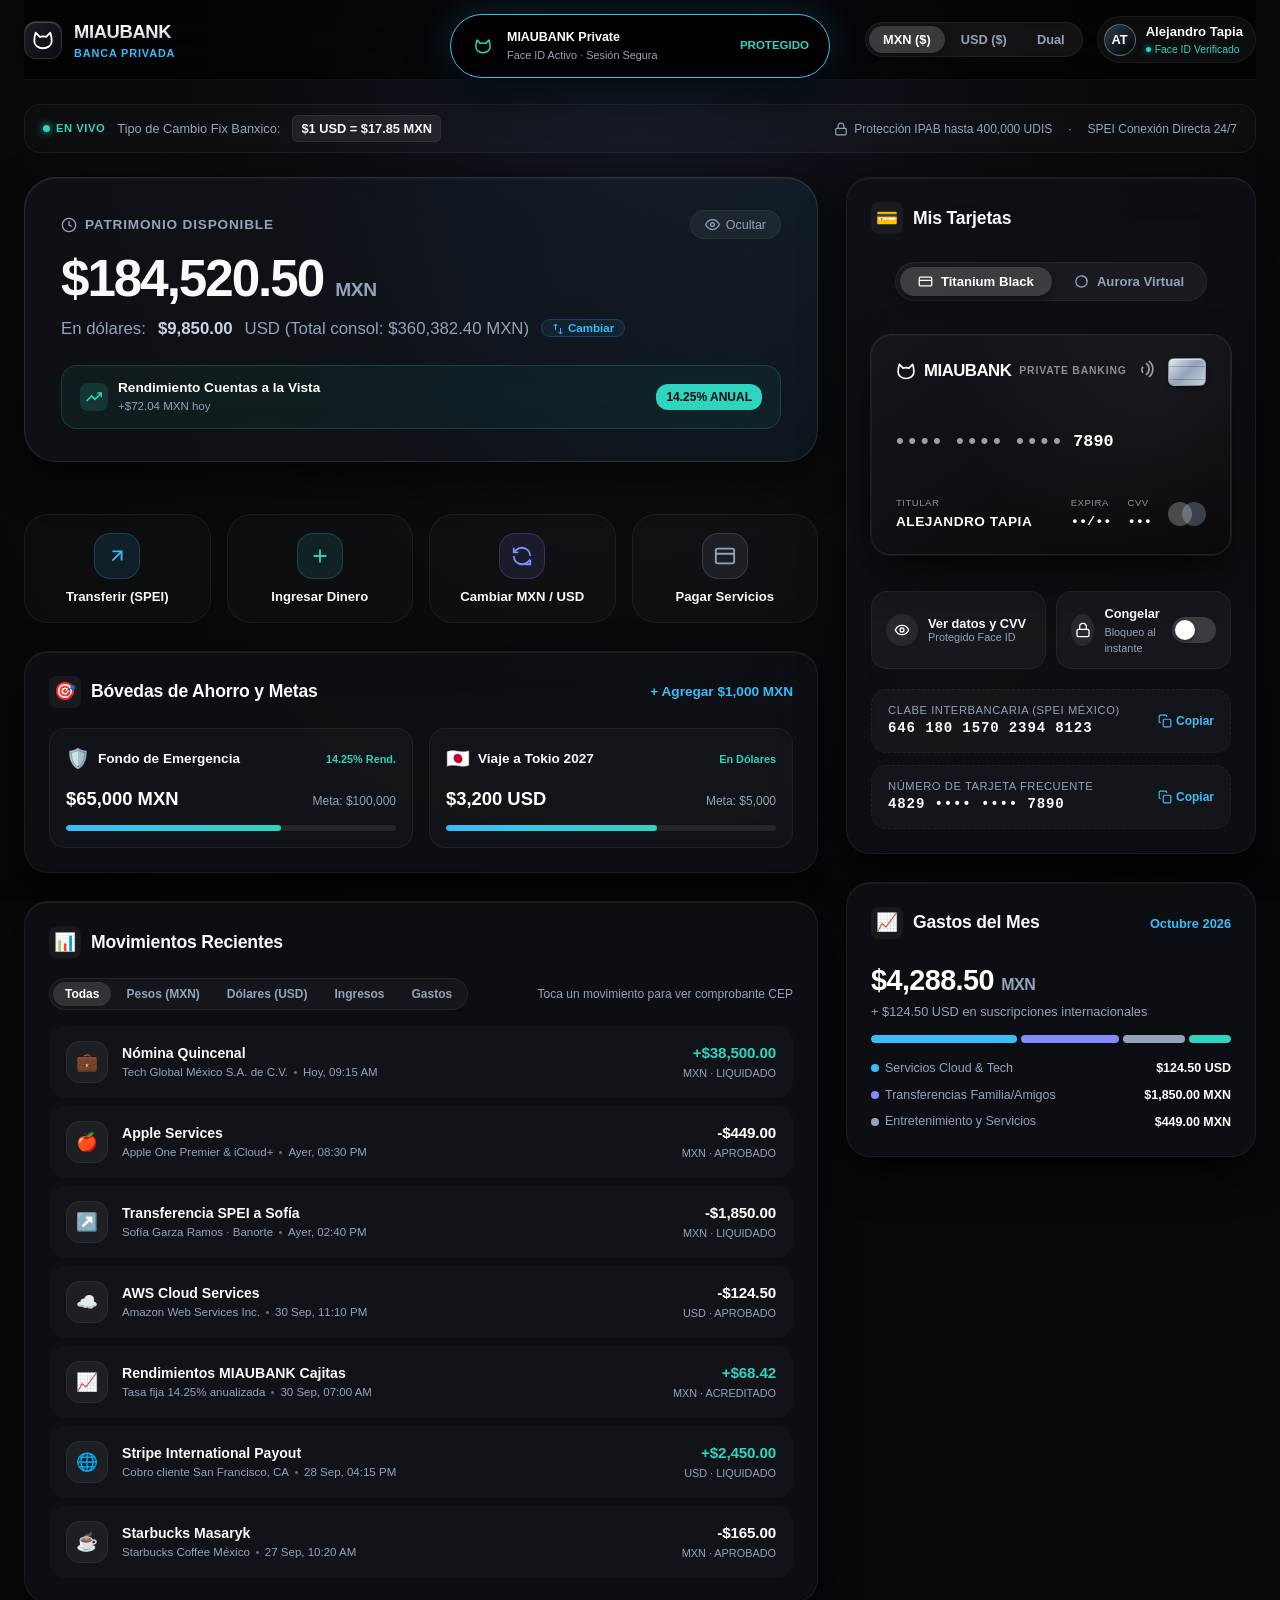
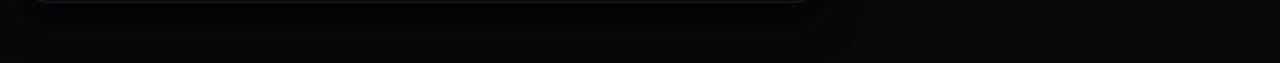
==== web de banco/index.html @ aeb7f1d7 "Add files via upload" ====
<!DOCTYPE html>
<html lang="es-MX">
<head>
  <meta charset="UTF-8">
  <meta name="viewport" content="width=device-width, initial-scale=1.0">
  <title>MIAUBANK | Banca Privada Digital</title>
  
  <!-- Estilos del Sistema Apple Black -->
  <link rel="stylesheet" href="css/main.css">
  <link rel="stylesheet" href="css/cards.css">
  <link rel="stylesheet" href="css/components.css">

  <link rel="icon" href="data:image/svg+xml,<svg xmlns='http://www.w3.org/2000/svg' viewBox='0 0 24 24' fill='none' stroke='%2338bdf8' stroke-width='2' stroke-linecap='round' stroke-linejoin='round'><path d='M4 4l4.5 4.5c1.1-.3 2.3-.5 3.5-.5s2.4.2 3.5.5L20 4c1.2 4 1.5 6.5 1.5 9 0 4.8-4.3 8-9.5 8S2.5 17.8 2.5 13c0-2.5.3-5 1.5-9z'/></svg>">
</head>
<body>

  <!-- Luz Ambiental de Fondo -->
  <div class="ambient-glow"></div>

  <!-- Dynamic Island (Estilo iPhone 15/16 Pro) -->
  <div class="dynamic-island-container">
    <div class="dynamic-island" id="dynamicIsland">
      <div class="island-icon">
        <svg viewBox="0 0 24 24" fill="none" stroke="currentColor" stroke-width="2" stroke-linecap="round" stroke-linejoin="round">
          <path d="M4 4l4.5 4.5c1.1-.3 2.3-.5 3.5-.5s2.4.2 3.5.5L20 4c1.2 4 1.5 6.5 1.5 9 0 4.8-4.3 8-9.5 8S2.5 17.8 2.5 13c0-2.5.3-5 1.5-9z"/>
        </svg>
      </div>
      <div class="island-content">
        <span class="island-title" id="islandTitle">MIAUBANK Private</span>
        <span class="island-sub" id="islandSub">Banca Digital Protegida</span>
      </div>
      <span class="island-badge" id="islandBadge">ACTIVO</span>
    </div>
  </div>

  <div class="app-layout">

    <!-- Header Principal -->
    <header class="app-header">
      <div class="brand-wrapper" onclick="window.scrollTo({top:0, behavior:'smooth'})">
        <div class="brand-icon">
          <!-- Silueta Minimalista de Cara de Gato -->
          <svg viewBox="0 0 24 24" fill="none" stroke="currentColor" stroke-width="1.9" stroke-linecap="round" stroke-linejoin="round">
            <path d="M4 4l4.5 4.5c1.1-.3 2.3-.5 3.5-.5s2.4.2 3.5.5L20 4c1.2 4 1.5 6.5 1.5 9 0 4.8-4.3 8-9.5 8S2.5 17.8 2.5 13c0-2.5.3-5 1.5-9z"/>
          </svg>
        </div>
        <div class="brand-info">
          <span class="brand-name">MIAUBANK</span>
          <span class="brand-tag">Banca Privada</span>
        </div>
      </div>

      <!-- Selector Global de Divisas -->
      <div class="header-actions">
        <div class="currency-selector-pill">
          <button class="currency-btn active" data-currency="MXN" onclick="CurrencyEngine.setDisplayMode('MXN')">MXN ($)</button>
          <button class="currency-btn" data-currency="USD" onclick="CurrencyEngine.setDisplayMode('USD')">USD ($)</button>
          <button class="currency-btn" data-currency="DUAL" onclick="CurrencyEngine.setDisplayMode('DUAL')">Dual</button>
        </div>

        <!-- Perfil del Usuario -->
        <div class="user-profile-badge" title="Cuenta Verificada">
          <div class="avatar-ring">AT</div>
          <div class="user-meta">
            <span class="user-name">Alejandro Tapia</span>
            <span class="user-status">Face ID Verificado</span>
          </div>
        </div>
      </div>
    </header>

    <!-- Barra de Tipo de Cambio en Vivo -->
    <div class="fx-ticker-bar">
      <div class="ticker-left">
        <span class="live-indicator">
          <span class="pulse-dot"></span>
          EN VIVO
        </span>
        <span class="ticker-text">Tipo de Cambio Fix Banxico:</span>
        <span class="ticker-rate-badge" id="fxTickerRate">$1 USD = $17.85 MXN</span>
      </div>
      <div class="ticker-right">
        <span>
          <svg width="14" height="14" viewBox="0 0 24 24" fill="none" stroke="currentColor" stroke-width="2">
            <rect x="3" y="11" width="18" height="11" rx="2" ry="2"/>
            <path d="M7 11V7a5 5 0 0 1 10 0v4"/>
          </svg>
          Protección IPAB hasta 400,000 UDIS
        </span>
        <span>·</span>
        <span>SPEI Conexión Directa 24/7</span>
      </div>
    </div>

    <!-- Grid Principal de la Banca -->
    <main class="dashboard-grid">

      <!-- COLUMNA IZQUIERDA: Balance, Acciones, Apartados y Movimientos -->
      <div class="main-column">

        <!-- Tarjeta de Saldo Principal -->
        <section class="balance-hero">
          <div class="balance-header-row">
            <span class="balance-meta-tag">
              <svg width="16" height="16" viewBox="0 0 24 24" fill="none" stroke="currentColor" stroke-width="2">
                <circle cx="12" cy="12" r="10"/>
                <path d="M12 6v6l4 2"/>
              </svg>
              Patrimonio Disponible
            </span>

            <button class="privacy-toggle-btn" onclick="CurrencyEngine.toggleBalanceVisibility()">
              <svg width="15" height="15" viewBox="0 0 24 24" fill="none" stroke="currentColor" stroke-width="2">
                <path d="M1 12s4-8 11-8 11 8 11 8-4 8-11 8-11-8-11-8z"/>
                <circle cx="12" cy="12" r="3"/>
              </svg>
              <span id="privacyBtnText">Ocultar</span>
            </button>
          </div>

          <div class="balance-amount-display">
            <h1 class="main-balance-text" id="mainBalanceAmount">$184,520.50</h1>
            <span class="currency-code-tag" id="mainCurrencyCode">MXN</span>
          </div>

          <div class="secondary-balance-row">
            <span>En dólares:</span>
            <span class="secondary-balance-value" id="secondaryBalanceAmount">$9,850.00</span>
            <span id="secondaryCurrencyCode">USD</span>
            <button class="currency-swap-pill" onclick="App.openModal('fxModal')">
              <svg width="12" height="12" viewBox="0 0 24 24" fill="none" stroke="currentColor" stroke-width="2">
                <path d="M7 16V4m0 0L3 8m4-4l4 4m6 4v12m0 0l4-4m-4 4l-4-4"/>
              </svg>
              Cambiar
            </button>
          </div>

          <!-- Tira de Rendimiento Anual -->
          <div class="balance-yield-strip">
            <div class="yield-info-left">
              <div class="yield-icon-box">
                <svg width="16" height="16" viewBox="0 0 24 24" fill="none" stroke="currentColor" stroke-width="2.5">
                  <polyline points="23 6 13.5 15.5 8.5 10.5 1 18"/>
                  <polyline points="17 6 23 6 23 12"/>
                </svg>
              </div>
              <div>
                <div class="yield-text-main">Rendimiento Cuentas a la Vista</div>
                <div class="yield-text-sub" id="dailyYieldAmount">+ $72.03 MXN generados hoy</div>
              </div>
            </div>
            <div class="yield-rate-badge">14.25% ANUAL</div>
          </div>
        </section>

        <!-- Barra de Acciones Rápidas -->
        <section class="quick-actions-grid">
          <button class="quick-action-btn" onclick="App.openModal('transferModal')">
            <div class="action-icon-wrapper blue">
              <svg viewBox="0 0 24 24" fill="none" stroke="currentColor" stroke-width="2">
                <line x1="7" y1="17" x2="17" y2="7"/>
                <polyline points="7 7 17 7 17 17"/>
              </svg>
            </div>
            <span class="action-title">Transferir (SPEI)</span>
          </button>

          <button class="quick-action-btn" onclick="App.openModal('depositModal')">
            <div class="action-icon-wrapper green">
              <svg viewBox="0 0 24 24" fill="none" stroke="currentColor" stroke-width="2">
                <line x1="12" y1="5" x2="12" y2="19"/>
                <line x1="5" y1="12" x2="19" y2="12"/>
              </svg>
            </div>
            <span class="action-title">Ingresar Dinero</span>
          </button>

          <button class="quick-action-btn" onclick="App.openModal('fxModal')">
            <div class="action-icon-wrapper purple">
              <svg viewBox="0 0 24 24" fill="none" stroke="currentColor" stroke-width="2">
                <path d="M21 12a9 9 0 0 0-9-9 9.75 9.75 0 0 0-6.74 2.74L3 8"/>
                <path d="M3 3v5h5"/>
                <path d="M3 12a9 9 0 0 0 9 9 9.75 9.75 0 0 0 6.74-2.74L21 16"/>
                <path d="M16 21h5v-5"/>
              </svg>
            </div>
            <span class="action-title">Cambiar MXN / USD</span>
          </button>

          <button class="quick-action-btn" onclick="App.openModal('servicesModal')">
            <div class="action-icon-wrapper orange">
              <svg viewBox="0 0 24 24" fill="none" stroke="currentColor" stroke-width="2">
                <rect x="2" y="4" width="20" height="16" rx="2"/>
                <path d="M7 15h0M2 9.5h20"/>
              </svg>
            </div>
            <span class="action-title">Pagar Servicios</span>
          </button>
        </section>

        <!-- Bóveda de Apartados y Ahorro -->
        <section class="glass-panel">
          <div class="panel-header">
            <h2 class="panel-title">
              <div class="icon-box">🎯</div>
              Bóvedas de Ahorro y Metas
            </h2>
            <button class="panel-action-btn" onclick="App.depositToVault('Fondo Emergencia', 1000)">
              + Agregar $1,000 MXN
            </button>
          </div>

          <div class="vaults-grid">
            <div class="vault-card" onclick="App.depositToVault('Fondo Emergencia', 2000)">
              <div class="vault-top">
                <div class="vault-title-wrap">
                  <span class="vault-emoji">🛡️</span>
                  <span class="vault-name">Fondo de Emergencia</span>
                </div>
                <span class="vault-badge">14.25% Rend.</span>
              </div>
              <div class="vault-balance-info">
                <span class="vault-current-amount">$65,000 MXN</span>
                <span class="vault-goal-amount">Meta: $100,000</span>
              </div>
              <div class="vault-progress-track">
                <div class="vault-progress-bar" style="width: 65%;"></div>
              </div>
            </div>

            <div class="vault-card" onclick="App.depositToVault('Viaje a Tokio', 1500)">
              <div class="vault-top">
                <div class="vault-title-wrap">
                  <span class="vault-emoji">🇯🇵</span>
                  <span class="vault-name">Viaje a Tokio 2027</span>
                </div>
                <span class="vault-badge">En Dólares</span>
              </div>
              <div class="vault-balance-info">
                <span class="vault-current-amount">$3,200 USD</span>
                <span class="vault-goal-amount">Meta: $5,000</span>
              </div>
              <div class="vault-progress-track">
                <div class="vault-progress-bar" style="width: 64%;"></div>
              </div>
            </div>
          </div>
        </section>

        <!-- Movimientos Recientes -->
        <section class="glass-panel">
          <div class="panel-header">
            <h2 class="panel-title">
              <div class="icon-box">📊</div>
              Movimientos Recientes
            </h2>
          </div>

          <!-- Filtros de Transacciones -->
          <div class="tx-filters-bar">
            <div class="filter-pills">
              <button class="tx-filter-btn active" data-filter="ALL" onclick="TransactionsEngine.setFilter('ALL')">Todas</button>
              <button class="tx-filter-btn" data-filter="MXN" onclick="TransactionsEngine.setFilter('MXN')">Pesos (MXN)</button>
              <button class="tx-filter-btn" data-filter="USD" onclick="TransactionsEngine.setFilter('USD')">Dólares (USD)</button>
              <button class="tx-filter-btn" data-filter="INCOME" onclick="TransactionsEngine.setFilter('INCOME')">Ingresos</button>
              <button class="tx-filter-btn" data-filter="EXPENSE" onclick="TransactionsEngine.setFilter('EXPENSE')">Gastos</button>
            </div>
            <span style="font-size: 0.75rem; color: var(--text-secondary);">Toca un movimiento para ver comprobante CEP</span>
          </div>

          <!-- Lista de Transacciones Renderizada -->
          <div class="tx-list-container" id="transactionsList">
            <!-- Rellenado por transactions.js -->
          </div>
        </section>

      </div>

      <!-- COLUMNA DERECHA: Tarjeta Apple Card 3D, Seguridad y Métricas -->
      <aside class="sidebar-column">

        <!-- Módulo de Tarjetas Interactivas Apple Card -->
        <section class="glass-panel cards-section-container">
          <div class="panel-header" style="margin-bottom: 8px;">
            <h2 class="panel-title">
              <div class="icon-box">💳</div>
              Mis Tarjetas
            </h2>
          </div>

          <!-- Pestañas Física / Virtual -->
          <div class="card-type-tabs">
            <button class="card-tab-btn active" data-card-type="physical" onclick="CardSecurityEngine.switchCard('physical')">
              <svg viewBox="0 0 24 24" fill="none" stroke="currentColor" stroke-width="2">
                <rect x="2" y="5" width="20" height="14" rx="2"/>
                <line x1="2" y1="10" x2="22" y2="10"/>
              </svg>
              Titanium Black
            </button>
            <button class="card-tab-btn" data-card-type="virtual" onclick="CardSecurityEngine.switchCard('virtual')">
              <svg viewBox="0 0 24 24" fill="none" stroke="currentColor" stroke-width="2">
                <circle cx="12" cy="12" r="9"/>
                <path d="M12 3a9 9 0 0 1 9 9"/>
              </svg>
              Aurora Virtual
            </button>
          </div>

          <!-- Escenario 3D de la Tarjeta Apple -->
          <div class="card-perspective-wrapper" id="cardPerspectiveWrapper">
            <div class="apple-card titanium-black" id="mainAppleCard" onclick="CardSecurityEngine.requestRevealDetails()">
              
              <!-- Reflejo Holográfico (Sheen) -->
              <div class="card-glare"></div>

              <!-- Contenido de la Tarjeta -->
              <div class="card-content">
                <div class="card-top-row">
                  <div class="card-bank-mark">
                    <span class="card-aura-logo">
                      <svg width="20" height="20" viewBox="0 0 24 24" fill="none" stroke="currentColor" stroke-width="2" stroke-linecap="round" stroke-linejoin="round" style="margin-right: 2px;">
                        <path d="M4 4l4.5 4.5c1.1-.3 2.3-.5 3.5-.5s2.4.2 3.5.5L20 4c1.2 4 1.5 6.5 1.5 9 0 4.8-4.3 8-9.5 8S2.5 17.8 2.5 13c0-2.5.3-5 1.5-9z"/>
                      </svg>
                      MIAUBANK
                    </span>
                    <span class="card-tier-label" id="cardTierLabel">Private Banking</span>
                  </div>
                  <div class="card-nfc-chip">
                    <div class="contactless-wave">
                      <svg viewBox="0 0 24 24" fill="none" stroke-width="2">
                        <path d="M8.5 16.5a5 5 0 0 1 0-7"/>
                        <path d="M12 19a8.5 8.5 0 0 0 0-14"/>
                        <path d="M15.5 21.5a12 12 0 0 0 0-19"/>
                      </svg>
                    </div>
                    <div class="emv-chip"></div>
                  </div>
                </div>

                <div class="card-number-row" id="cardNumberDisplay">
                  <div class="card-number-hidden">
                    <span class="number-dots">•••• •••• ••••</span>
                    <span class="number-last4">7890</span>
                  </div>
                </div>

                <div class="card-bottom-row">
                  <div class="card-holder-group">
                    <span class="card-label-tiny">Titular</span>
                    <span class="card-holder-name" id="cardHolderName">ALEJANDRO TAPIA</span>
                  </div>

                  <div class="card-security-meta">
                    <div class="card-expiry-box">
                      <span class="card-label-tiny">Expira</span>
                      <span class="card-meta-value" id="cardExpiryValue">••/••</span>
                    </div>

                    <div class="card-cvv-box">
                      <span class="card-label-tiny">CVV</span>
                      <span class="card-meta-value" id="cardCvvValue">•••</span>
                    </div>

                    <div class="card-network-logo">
                      <div class="mastercard-circles">
                        <div class="mc-circle-red"></div>
                        <div class="mc-circle-yellow"></div>
                      </div>
                    </div>
                  </div>
                </div>
              </div>

            </div>
          </div>

          <!-- Controles de la Tarjeta -->
          <div class="card-controls-panel">
            <button class="card-action-button" onclick="CardSecurityEngine.requestRevealDetails()">
              <div class="card-action-info">
                <div class="action-icon-circle">
                  <svg viewBox="0 0 24 24" fill="none" stroke="currentColor" stroke-width="2">
                    <path d="M2 12s3-7 10-7 10 7 10 7-3 7-10 7-10-7-10-7Z"/>
                    <circle cx="12" cy="12" r="3"/>
                  </svg>
                </div>
                <div class="action-text-group">
                  <span class="action-main-text" id="revealDetailsBtnText">Ver datos y CVV</span>
                  <span class="action-sub-text" id="cardCvvTimer">Protegido Face ID</span>
                </div>
              </div>
            </button>

            <div class="card-action-button" onclick="CardSecurityEngine.toggleLockCard()">
              <div class="card-action-info">
                <div class="action-icon-circle">
                  <svg viewBox="0 0 24 24" fill="none" stroke="currentColor" stroke-width="2">
                    <rect x="3" y="11" width="18" height="11" rx="2" ry="2"/>
                    <path d="M7 11V7a5 5 0 0 1 10 0v4"/>
                  </svg>
                </div>
                <div class="action-text-group">
                  <span class="action-main-text">Congelar</span>
                  <span class="action-sub-text">Bloqueo al instante</span>
                </div>
              </div>
              <label class="ios-switch" onclick="event.stopPropagation()">
                <input type="checkbox" id="cardLockSwitch" onchange="CardSecurityEngine.toggleLockCard()">
                <span class="ios-slider"></span>
              </label>
            </div>
          </div>

          <!-- CLABE Interbancaria con Copiado en un Clic -->
          <div class="clabe-box" onclick="CardSecurityEngine.copyCLABE()">
            <div class="clabe-info">
              <span class="clabe-title">CLABE Interbancaria (SPEI México)</span>
              <span class="clabe-digits">646 180 1570 2394 8123</span>
            </div>
            <div class="clabe-copy-tag">
              <svg width="14" height="14" viewBox="0 0 24 24" fill="none" stroke="currentColor" stroke-width="2">
                <rect x="9" y="9" width="13" height="13" rx="2" ry="2"/>
                <path d="M5 15H4a2 2 0 0 1-2-2V4a2 2 0 0 1 2-2h9a2 2 0 0 1 2 2v1"/>
              </svg>
              Copiar
            </div>
          </div>

          <!-- Copiar Número de Tarjeta -->
          <div class="clabe-box" style="margin-top: -8px;" onclick="CardSecurityEngine.copyCardNumber()">
            <div class="clabe-info">
              <span class="clabe-title">Número de Tarjeta Frecuente</span>
              <span class="clabe-digits">4829 •••• •••• 7890</span>
            </div>
            <div class="clabe-copy-tag">
              <svg width="14" height="14" viewBox="0 0 24 24" fill="none" stroke="currentColor" stroke-width="2">
                <rect x="9" y="9" width="13" height="13" rx="2" ry="2"/>
                <path d="M5 15H4a2 2 0 0 1-2-2V4a2 2 0 0 1 2-2h9a2 2 0 0 1 2 2v1"/>
              </svg>
              Copiar
            </div>
          </div>
        </section>

        <!-- Distribución de Gastos (Estilo Apple Wallet) -->
        <section class="glass-panel">
          <div class="panel-header">
            <h2 class="panel-title">
              <div class="icon-box">📈</div>
              Gastos del Mes
            </h2>
            <span style="font-size: 0.8rem; color: var(--apple-blue); font-weight: 600;">Octubre 2026</span>
          </div>

          <div style="margin-bottom: 14px;">
            <div style="font-size: 1.8rem; font-weight: 800; color: #fff; letter-spacing: -0.02em;">$4,288.50 <span style="font-size: 1rem; color: var(--text-secondary); font-weight: 600;">MXN</span></div>
            <div style="font-size: 0.8rem; color: var(--text-secondary);">+ $124.50 USD en suscripciones internacionales</div>
          </div>

          <!-- Barra de Segmentos Wallet (Colores Fríos Minimalistas) -->
          <div style="height: 8px; display: flex; gap: 4px; border-radius: 6px; overflow: hidden; margin-bottom: 16px;">
            <div style="width: 42%; background: var(--cool-cyan); border-radius: 4px;" title="Servicios y Cloud (42%)"></div>
            <div style="width: 28%; background: var(--cool-indigo); border-radius: 4px;" title="Transferencias (28%)"></div>
            <div style="width: 18%; background: var(--cool-steel); border-radius: 4px;" title="Alimentos (18%)"></div>
            <div style="width: 12%; background: var(--cool-teal); border-radius: 4px;" title="Otros (12%)"></div>
          </div>

          <!-- Leyendas de Categorías -->
          <div style="display: flex; flex-direction: column; gap: 8px; font-size: 0.78rem;">
            <div style="display: flex; justify-content: space-between; align-items: center;">
              <span style="display: flex; align-items: center; gap: 6px; color: var(--text-secondary);">
                <span style="width: 8px; height: 8px; border-radius: 50%; background: var(--cool-cyan);"></span>
                Servicios Cloud & Tech
              </span>
              <span style="font-weight: 600; color: #fff;">$124.50 USD</span>
            </div>

            <div style="display: flex; justify-content: space-between; align-items: center;">
              <span style="display: flex; align-items: center; gap: 6px; color: var(--text-secondary);">
                <span style="width: 8px; height: 8px; border-radius: 50%; background: var(--cool-indigo);"></span>
                Transferencias Familia/Amigos
              </span>
              <span style="font-weight: 600; color: #fff;">$1,850.00 MXN</span>
            </div>

            <div style="display: flex; justify-content: space-between; align-items: center;">
              <span style="display: flex; align-items: center; gap: 6px; color: var(--text-secondary);">
                <span style="width: 8px; height: 8px; border-radius: 50%; background: var(--cool-steel);"></span>
                Entretenimiento y Servicios
              </span>
              <span style="font-weight: 600; color: #fff;">$449.00 MXN</span>
            </div>
          </div>
        </section>

      </aside>

    </main>

  </div>

  <!-- ======================================================================
       MODALES INTERACTIVOS
       ====================================================================== -->

  <!-- MODAL: TRANSFERENCIA SPEI -->
  <div class="modal-overlay" id="transferModal">
    <div class="modal-dialog">
      <button class="modal-close-btn" onclick="App.closeModal('transferModal')">✕</button>
      
      <h3 class="modal-title">Transferencia SPEI</h3>
      <p class="modal-subtitle">Envío interbancario instantáneo 24/7 sin comisión</p>

      <form id="transferForm" onsubmit="App.handleTransferSubmit(event)">

        <!-- Contactos Rápidos -->
        <div class="form-group">
          <label class="form-label">Contactos Frecuentes</label>
          <div class="frequent-contacts-scroll" id="quickContactsList">
            <!-- Inyectado por app.js -->
          </div>
        </div>

        <!-- Selector de Moneda de Envío -->
        <div class="form-group">
          <label class="form-label">Moneda de Envío</label>
          <div class="currency-segmented-control">
            <label class="seg-btn active">
              <input type="radio" name="transferCurrency" value="MXN" checked style="display:none;" onchange="this.parentElement.parentElement.querySelectorAll('.seg-btn').forEach(b=>b.classList.remove('active')); this.parentElement.classList.add('active');">
              Pesos Mexicanos (MXN)
            </label>
            <label class="seg-btn">
              <input type="radio" name="transferCurrency" value="USD" style="display:none;" onchange="this.parentElement.parentElement.querySelectorAll('.seg-btn').forEach(b=>b.classList.remove('active')); this.parentElement.classList.add('active');">
              Dólares (USD Wire)
            </label>
          </div>
        </div>

        <!-- Monto -->
        <div class="form-group">
          <label class="form-label">Monto a Transferir</label>
          <div class="amount-input-wrapper">
            <span class="amount-currency-symbol">$</span>
            <input type="number" step="0.01" min="1" id="transferAmount" class="form-input amount-input-field" placeholder="0.00" required>
          </div>
        </div>

        <!-- Destinatario / CLABE -->
        <div class="form-group">
          <label class="form-label">CLABE (18 dígitos) o Tarjeta Débito</label>
          <input type="text" id="transferDestination" class="form-input" placeholder="Ej. 012180015582910482" required maxlength="18">
        </div>

        <div style="display: grid; grid-template-columns: 1fr 1fr; gap: 12px;">
          <div class="form-group">
            <label class="form-label">Nombre del Titular</label>
            <input type="text" id="transferBeneficiaryName" class="form-input" placeholder="Nombre completo" required>
          </div>
          <div class="form-group">
            <label class="form-label">Banco Receptor</label>
            <input type="text" id="transferBankName" class="form-input" placeholder="BBVA, Banorte, Nu, etc." required>
          </div>
        </div>

        <!-- Concepto -->
        <div class="form-group">
          <label class="form-label">Concepto de Pago</label>
          <input type="text" id="transferConcept" class="form-input" placeholder="Ej. Pago de renta, cena, etc." required>
        </div>

        <button type="submit" class="btn-primary-ios">
          <svg width="18" height="18" viewBox="0 0 24 24" fill="none" stroke="currentColor" stroke-width="2">
            <line x1="7" y1="17" x2="17" y2="7"/>
            <polyline points="7 7 17 7 17 17"/>
          </svg>
          Confirmar y Enviar SPEI
        </button>
      </form>
    </div>
  </div>

  <!-- MODAL: INGRESAR DINERO / DATOS DE CUENTA -->
  <div class="modal-overlay" id="depositModal">
    <div class="modal-dialog">
      <button class="modal-close-btn" onclick="App.closeModal('depositModal')">✕</button>

      <h3 class="modal-title">Ingresar Fondos</h3>
      <p class="modal-subtitle">Transfiere desde cualquier banco mexicano o deposita en efectivo</p>

      <div style="display: flex; flex-direction: column; gap: 16px;">
        <div class="clabe-box" onclick="CardSecurityEngine.copyCLABE()">
          <div class="clabe-info">
            <span class="clabe-title">CLABE SPEI Personal</span>
            <span class="clabe-digits">646 180 1570 2394 8123</span>
            <span style="font-size: 0.72rem; color: var(--text-secondary); margin-top: 4px;">Banco Receptor: STP / MIAUBANK · Titular: Alejandro Tapia</span>
          </div>
          <div class="clabe-copy-tag">Copiar</div>
        </div>

        <div style="background: rgba(255, 255, 255, 0.03); border: 1px solid var(--border-subtle); border-radius: var(--radius-md); padding: 18px; text-align: center;">
          <div style="font-size: 0.85rem; font-weight: 700; margin-bottom: 6px; color: #fff;">Depósito en Efectivo OXXO Pay</div>
          <div style="font-size: 0.75rem; color: var(--text-secondary); margin-bottom: 12px;">Muestra este código de barras en caja de cualquier OXXO</div>
          <div style="font-family: var(--font-mono); font-size: 1.3rem; letter-spacing: 0.15em; font-weight: 800; color: var(--apple-blue); background: rgba(10, 132, 255, 0.1); padding: 10px; border-radius: 8px; border: 1px dashed var(--apple-blue);">
            9384 1029 4812 0041
          </div>
          <div style="font-size: 0.68rem; color: var(--text-tertiary); margin-top: 8px;">Acreditación inmediata · Comisión OXXO $15 MXN</div>
        </div>

        <button type="button" class="btn-primary-ios" onclick="App.closeModal('depositModal')">
          Entendido
        </button>
      </div>
    </div>
  </div>

  <!-- MODAL: CAMBIO DE DIVISAS (FX MXN <-> USD) -->
  <div class="modal-overlay" id="fxModal">
    <div class="modal-dialog">
      <button class="modal-close-btn" onclick="App.closeModal('fxModal')">✕</button>

      <h3 class="modal-title">Cambio de Divisas</h3>
      <p class="modal-subtitle">Conversión instantánea entre tus cuentas en MXN y USD</p>

      <form id="fxForm" onsubmit="App.handleFXSubmit(event)">
        
        <!-- De (Origen) -->
        <div class="form-group">
          <label class="form-label" id="fxFromCurrencyLabel">Pesos Mexicanos (MXN)</label>
          <div class="amount-input-wrapper">
            <span class="amount-currency-symbol" id="fxFromSymbol">$</span>
            <input type="number" step="0.01" min="1" id="fxFromAmount" class="form-input amount-input-field" placeholder="10,000.00" required>
          </div>
        </div>

        <!-- Botón de Invertir Dirección -->
        <div style="display: flex; justify-content: center; margin: -6px 0 10px 0;">
          <button type="button" id="fxSwapDirectionBtn" style="background: rgba(255, 255, 255, 0.08); border: 1px solid var(--border-medium); border-radius: 50%; width: 40px; height: 40px; display: flex; align-items: center; justify-content: center; color: var(--apple-blue); cursor: pointer; transition: transform 0.3s;" title="Invertir conversión">
            <svg width="18" height="18" viewBox="0 0 24 24" fill="none" stroke="currentColor" stroke-width="2.5">
              <path d="M7 16V4m0 0L3 8m4-4l4 4m6 4v12m0 0l4-4m-4 4l-4-4"/>
            </svg>
          </button>
        </div>

        <!-- A (Destino Calculado) -->
        <div class="form-group">
          <label class="form-label" id="fxToCurrencyLabel">Dólares Estadounidenses (USD)</label>
          <div class="amount-input-wrapper">
            <span class="amount-currency-symbol" id="fxToSymbol">$</span>
            <input type="text" id="fxToAmount" class="form-input amount-input-field" placeholder="0.00" readonly style="color: var(--apple-green);">
          </div>
        </div>

        <div style="background: rgba(255, 255, 255, 0.03); border: 1px solid var(--border-subtle); border-radius: var(--radius-md); padding: 12px 16px; margin-bottom: 16px; font-size: 0.78rem;">
          <div style="display: flex; justify-content: space-between; margin-bottom: 4px;">
            <span style="color: var(--text-secondary);">Cotización en vivo:</span>
            <span style="font-weight: 700; color: #fff;" id="fxModalRateInfo">1 USD = $17.85 MXN</span>
          </div>
          <div style="display: flex; justify-content: space-between;">
            <span style="color: var(--text-secondary);">Comisión por operación:</span>
            <span style="font-weight: 700; color: var(--cool-teal);">0% Gratis (Spread MIAUBANK)</span>
          </div>
        </div>

        <button type="submit" class="btn-primary-ios">
          Confirmar Conversión Instantánea
        </button>
      </form>
    </div>
  </div>

  <!-- MODAL: PAGAR SERVICIOS -->
  <div class="modal-overlay" id="servicesModal">
    <div class="modal-dialog">
      <button class="modal-close-btn" onclick="App.closeModal('servicesModal')">✕</button>

      <h3 class="modal-title">Pago de Servicios</h3>
      <p class="modal-subtitle">Liquida recibos oficiales sin filas y con comprobante fiscal</p>

      <div style="display: flex; flex-direction: column; gap: 10px;">
        <div class="card-action-button" onclick="App.handlePayService('CFE Electricidad', 784.00)">
          <div class="card-action-info">
            <div class="action-icon-circle" style="background: rgba(45, 212, 191, 0.12); color: var(--cool-teal);">⚡</div>
            <div class="action-text-group">
              <span class="action-main-text">CFE Electricidad</span>
              <span class="action-sub-text">Recibo bimestral vencimiento próx.</span>
            </div>
          </div>
          <span style="font-weight: 700; color: #fff; font-size: 0.9rem;">$784.00 MXN</span>
        </div>

        <div class="card-action-button" onclick="App.handlePayService('Telmex Infinitum', 549.00)">
          <div class="card-action-info">
            <div class="action-icon-circle" style="background: rgba(56, 189, 248, 0.12); color: var(--cool-cyan);">🌐</div>
            <div class="action-text-group">
              <span class="action-main-text">Telmex Fibra Óptica</span>
              <span class="action-sub-text">Internet y telefonía</span>
            </div>
          </div>
          <span style="font-weight: 700; color: #fff; font-size: 0.9rem;">$549.00 MXN</span>
        </div>

        <div class="card-action-button" onclick="App.handlePayService('Tag Pase / Autopistas', 500.00)">
          <div class="card-action-info">
            <div class="action-icon-circle" style="background: rgba(148, 163, 184, 0.12); color: var(--cool-steel);">🚗</div>
            <div class="action-text-group">
              <span class="action-main-text">Tag PASE Peajes</span>
              <span class="action-sub-text">Recarga de saldo para casetas</span>
            </div>
          </div>
          <span style="font-weight: 700; color: #fff; font-size: 0.9rem;">$500.00 MXN</span>
        </div>
      </div>
    </div>
  </div>

  <!-- MODAL: FACE ID HUD SIMULACIÓN -->
  <div class="modal-overlay" id="faceIdModal">
    <div class="modal-dialog" style="max-width: 320px; text-align: center; background: rgba(15, 16, 21, 0.95);">
      <div class="face-id-hud">
        <div class="face-id-frame">
          <div class="face-id-bracket"></div>
          <svg class="face-id-icon" viewBox="0 0 24 24" fill="none">
            <path d="M8 3H5a2 2 0 0 0-2 2v3m18 0V5a2 2 0 0 0-2-2h-3m0 18h3a2 2 0 0 0 2-2v-3M3 16v3a2 2 0 0 0 2 2h3" stroke-width="2"/>
            <path d="M9 10h.01M15 10h.01M9 15c1 1 2 1.5 3 1.5s2-.5 3-1.5" stroke-width="2"/>
          </svg>
        </div>
        <div class="face-id-status" id="faceIdStatusText">Verificando Face ID...</div>
      </div>
    </div>
  </div>

  <!-- MODAL: COMPROBANTE OFICIAL CEP SPEI BANXICO -->
  <div class="modal-overlay" id="speiReceiptModal">
    <div class="modal-dialog" style="max-width: 520px;">
      <button class="modal-close-btn" onclick="App.closeModal('speiReceiptModal')">✕</button>

      <div class="spei-receipt-card" id="speiReceiptPrintArea">
        <div class="spei-receipt-header">
          <div>
            <div class="spei-banxico-logo">BANCO DE MÉXICO · SPEI</div>
            <div style="font-size: 1.15rem; font-weight: 800; color: #fff; margin-top: 2px;">Comprobante Electrónico (CEP)</div>
          </div>
          <span class="spei-status-pill" id="receiptStatus">Liquidado</span>
        </div>

        <div style="text-align: center; padding: 12px 0; border-bottom: 1px dashed var(--border-subtle);">
          <span style="font-size: 0.75rem; color: var(--text-secondary); text-transform: uppercase;">Monto de la Operación</span>
          <div style="font-size: 2.2rem; font-weight: 800; color: #fff; font-family: var(--font-mono);" id="receiptAmount">$1,850.00 MXN</div>
        </div>

        <div class="receipt-row">
          <span class="receipt-label">Clave de Rastreo Banxico:</span>
          <span class="receipt-val" id="receiptTrackingKey">20261002045612874563024018</span>
        </div>

        <div class="receipt-row">
          <span class="receipt-label">Fecha y Hora de Liquidación:</span>
          <span class="receipt-val" id="receiptDate">02/10/2026 14:40:18 hrs</span>
        </div>

        <div class="receipt-row">
          <span class="receipt-label">Cuenta Ordenante:</span>
          <span class="receipt-val" id="receiptOrigin">Tu Cuenta MIAUBANK (CLABE ...8123)</span>
        </div>

        <div class="receipt-row">
          <span class="receipt-label">Cuenta Beneficiario:</span>
          <span class="receipt-val" id="receiptBeneficiary">Sofía Garza (CLABE ...4592)</span>
        </div>

        <div class="receipt-row">
          <span class="receipt-label">Institución Receptora:</span>
          <span class="receipt-val" id="receiptInstitution">Banorte</span>
        </div>

        <div class="receipt-row">
          <span class="receipt-label">Concepto de Pago:</span>
          <span class="receipt-val" id="receiptConcept">Cena Masaryk fin de semana</span>
        </div>

        <div class="spei-watermark">
          Este comprobante avala la transferencia a través del Sistema de Pagos Electrónicos Interbancarios (SPEI) de Banco de México con sello digital verificado.
        </div>
      </div>

      <div style="display: flex; gap: 12px; margin-top: 18px;">
        <button type="button" class="btn-primary-ios" onclick="App.printSPEIReceipt()" style="margin-top: 0;">
          <svg width="16" height="16" viewBox="0 0 24 24" fill="none" stroke="currentColor" stroke-width="2">
            <polyline points="6 9 6 2 18 2 18 9"/>
            <path d="M6 18H4a2 2 0 0 1-2-2v-5a2 2 0 0 1 2-2h16a2 2 0 0 1 2 2v5a2 2 0 0 1-2 2h-2"/>
            <rect x="6" y="14" width="12" height="8"/>
          </svg>
          Imprimir / Guardar PDF
        </button>
        <button type="button" style="background: rgba(255,255,255,0.08); border: 1px solid var(--border-medium); color: #fff; padding: 12px 18px; border-radius: var(--radius-pill); cursor: pointer; font-weight: 600;" onclick="App.closeModal('speiReceiptModal')">
          Cerrar
        </button>
      </div>

    </div>
  </div>

  <!-- Scripts -->
  <script src="js/currency.js"></script>
  <script src="js/transactions.js"></script>
  <script src="js/card-security.js"></script>
  <script src="js/app.js"></script>
</body>
</html>
---- web de banco/css/main.css ----
/* ==========================================================================
   AURA BANK - MATTE BLACK & COOL MINIMALIST DESIGN SYSTEM
   ========================================================================== */

:root {
  /* Color Palette - Matte Black & Cool Obsidian Charcoal */
  --bg-pitch: #07080a;
  --bg-deep: #0b0c10;
  --bg-surface-1: #111318;
  --bg-surface-2: #161920;
  --bg-surface-3: #1c202a;
  --bg-glass: rgba(15, 17, 23, 0.75);
  --bg-glass-card: rgba(17, 19, 26, 0.65);
  --bg-glass-hover: rgba(255, 255, 255, 0.04);

  /* Subtle Matte Borders & Titanium Frost Edges */
  --border-subtle: rgba(255, 255, 255, 0.06);
  --border-medium: rgba(255, 255, 255, 0.11);
  --border-highlight: rgba(148, 163, 184, 0.25);
  --border-glass: linear-gradient(135deg, rgba(255, 255, 255, 0.12), rgba(255, 255, 255, 0.02));

  /* Cool Tones Palette (Colores Fríos Minimalistas) */
  --cool-cyan: #38bdf8;          /* Glacier Ice Blue */
  --cool-cyan-glow: rgba(56, 189, 248, 0.22);
  --cool-teal: #2dd4bf;          /* Arctic Mint (Rendimiento positivo & verificado) */
  --cool-teal-glow: rgba(45, 212, 191, 0.18);
  --cool-indigo: #818cf8;        /* Cold Indigo */
  --cool-indigo-glow: rgba(129, 140, 248, 0.2);
  --cool-steel: #94a3b8;         /* Brushed Steel */
  --cool-slate: #64748b;         /* Muted Slate */
  --cool-frost: #cbd5e1;         /* Frost Silver */
  --cool-ice-white: #f1f5f9;

  /* Aliases for compatibility */
  --apple-blue: var(--cool-cyan);
  --apple-blue-glow: var(--cool-cyan-glow);
  --apple-green: var(--cool-teal);
  --apple-green-glow: var(--cool-teal-glow);
  --apple-purple: var(--cool-indigo);
  --apple-purple-glow: var(--cool-indigo-glow);
  --apple-orange: var(--cool-steel);
  --apple-red: #f87171;

  /* Text Colors */
  --text-primary: #f8fafc;
  --text-secondary: #94a3b8;
  --text-tertiary: #64748b;
  --text-muted: #475569;

  /* Typography */
  --font-family: -apple-system, BlinkMacSystemFont, "SF Pro Display", "SF Pro Text", "Segoe UI", Roboto, Helvetica, sans-serif;
  --font-mono: "SF Mono", "Consolas", "Monaco", monospace;

  /* Soft Matte Shadows */
  --shadow-subtle: 0 4px 20px rgba(0, 0, 0, 0.55);
  --shadow-card: 0 16px 40px rgba(0, 0, 0, 0.75), 0 1px 0 rgba(255, 255, 255, 0.06) inset;
  --shadow-glow-blue: 0 0 35px var(--cool-cyan-glow);
  --shadow-glow-green: 0 0 35px var(--cool-teal-glow);

  /* Radius (Apple Squircles) */
  --radius-sm: 10px;
  --radius-md: 16px;
  --radius-lg: 24px;
  --radius-xl: 32px;
  --radius-pill: 9999px;

  /* Transitions */
  --ease-apple: cubic-bezier(0.16, 1, 0.3, 1);
  --ease-spring: cubic-bezier(0.175, 0.885, 0.32, 1.275);
}

/* Base Reset */
*, *::before, *::after {
  box-sizing: border-box;
  margin: 0;
  padding: 0;
  -webkit-font-smoothing: antialiased;
  -moz-osx-font-smoothing: grayscale;
}

html {
  background-color: var(--bg-pitch);
  color: var(--text-primary);
  font-family: var(--font-family);
  font-size: 16px;
  line-height: 1.5;
  scroll-behavior: smooth;
  height: 100%;
}

body {
  min-height: 100vh;
  background: radial-gradient(ellipse at 50% 0%, #11141c 0%, #090a0d 50%, #050608 100%);
  background-attachment: fixed;
  color: var(--text-primary);
  display: flex;
  flex-direction: column;
  overflow-x: hidden;
}

/* Scrollbar Style */
::-webkit-scrollbar {
  width: 6px;
  height: 6px;
}
::-webkit-scrollbar-track {
  background: var(--bg-pitch);
}
::-webkit-scrollbar-thumb {
  background: rgba(255, 255, 255, 0.1);
  border-radius: 10px;
}
::-webkit-scrollbar-thumb:hover {
  background: rgba(255, 255, 255, 0.2);
}

/* Ambient Background Lights - Subtle Glacier Frost Glow */
.ambient-glow {
  position: fixed;
  top: -120px;
  left: 50%;
  transform: translateX(-50%);
  width: 800px;
  height: 380px;
  background: radial-gradient(ellipse at center, rgba(56, 189, 248, 0.04) 0%, rgba(129, 140, 248, 0.015) 45%, transparent 70%);
  pointer-events: none;
  z-index: 0;
}

/* App Container */
.app-layout {
  position: relative;
  z-index: 1;
  width: 100%;
  max-width: 1280px;
  margin: 0 auto;
  padding: 0 24px 60px 24px;
}

/* ==========================================================================
   HEADER & TOP BAR
   ========================================================================== */

.app-header {
  position: sticky;
  top: 0;
  z-index: 100;
  display: flex;
  align-items: center;
  justify-content: space-between;
  padding: 16px 0;
  margin-bottom: 24px;
  backdrop-filter: blur(25px);
  -webkit-backdrop-filter: blur(25px);
  background: rgba(0, 0, 0, 0.6);
  border-bottom: 1px solid rgba(255, 255, 255, 0.05);
}

.brand-wrapper {
  display: flex;
  align-items: center;
  gap: 12px;
  text-decoration: none;
  cursor: pointer;
}

.brand-icon {
  width: 38px;
  height: 38px;
  background: linear-gradient(135deg, #1c1d24, #0b0c10);
  border: 1px solid var(--border-medium);
  border-radius: 12px;
  display: flex;
  align-items: center;
  justify-content: center;
  box-shadow: 0 4px 12px rgba(0, 0, 0, 0.5), inset 0 1px 1px rgba(255, 255, 255, 0.2);
}

.brand-icon svg {
  width: 22px;
  height: 22px;
  fill: none;
  stroke: #ffffff;
  stroke-width: 2;
}

.brand-info {
  display: flex;
  flex-direction: column;
}

.brand-name {
  font-size: 1.15rem;
  font-weight: 700;
  letter-spacing: -0.02em;
  background: linear-gradient(180deg, #ffffff 40%, #a1a1a6 100%);
  -webkit-background-clip: text;
  -webkit-text-fill-color: transparent;
}

.brand-tag {
  font-size: 0.68rem;
  font-weight: 600;
  color: var(--apple-blue);
  text-transform: uppercase;
  letter-spacing: 0.08em;
}

/* User & Controls in Header */
.header-actions {
  display: flex;
  align-items: center;
  gap: 14px;
}

/* Currency Global Pill Toggle */
.currency-selector-pill {
  display: flex;
  align-items: center;
  background: rgba(255, 255, 255, 0.06);
  border: 1px solid var(--border-subtle);
  border-radius: var(--radius-pill);
  padding: 3px;
  gap: 2px;
}

.currency-btn {
  background: transparent;
  border: none;
  color: var(--text-secondary);
  font-size: 0.8rem;
  font-weight: 600;
  padding: 6px 14px;
  border-radius: var(--radius-pill);
  cursor: pointer;
  transition: all 0.25s var(--ease-apple);
}

.currency-btn:hover {
  color: var(--text-primary);
}

.currency-btn.active {
  background: rgba(255, 255, 255, 0.16);
  color: #ffffff;
  box-shadow: 0 2px 8px rgba(0, 0, 0, 0.4);
}

/* User Profile Badge */
.user-profile-badge {
  display: flex;
  align-items: center;
  gap: 10px;
  padding: 5px 12px 5px 6px;
  background: rgba(255, 255, 255, 0.04);
  border: 1px solid var(--border-subtle);
  border-radius: var(--radius-pill);
  cursor: pointer;
  transition: all 0.2s var(--ease-apple);
}

.user-profile-badge:hover {
  background: rgba(255, 255, 255, 0.08);
  border-color: var(--border-medium);
}

.avatar-ring {
  width: 32px;
  height: 32px;
  border-radius: 50%;
  background: linear-gradient(135deg, #2c3e50, #000000);
  border: 1.5px solid rgba(255, 255, 255, 0.3);
  display: flex;
  align-items: center;
  justify-content: center;
  font-size: 0.8rem;
  font-weight: 700;
  color: #fff;
}

.user-meta {
  display: flex;
  flex-direction: column;
}

.user-name {
  font-size: 0.82rem;
  font-weight: 600;
  color: var(--text-primary);
}

.user-status {
  font-size: 0.65rem;
  color: var(--cool-teal);
  display: flex;
  align-items: center;
  gap: 4px;
}

.user-status::before {
  content: "";
  display: inline-block;
  width: 5px;
  height: 5px;
  border-radius: 50%;
  background: var(--cool-teal);
  box-shadow: 0 0 6px var(--cool-teal);
}

/* ==========================================================================
   DYNAMIC ISLAND (Apple Style)
   ========================================================================== */

.dynamic-island-container {
  position: absolute;
  top: 14px;
  left: 50%;
  transform: translateX(-50%);
  z-index: 150;
  pointer-events: auto;
}

.dynamic-island {
  height: 38px;
  min-width: 180px;
  background: #000000;
  border: 1px solid rgba(255, 255, 255, 0.14);
  border-radius: 24px;
  display: flex;
  align-items: center;
  justify-content: space-between;
  padding: 0 16px;
  gap: 12px;
  box-shadow: 0 8px 30px rgba(0, 0, 0, 0.8), 0 0 0 1px rgba(255, 255, 255, 0.05);
  transition: all 0.45s var(--ease-spring);
  cursor: pointer;
  overflow: hidden;
}

.dynamic-island:hover {
  border-color: rgba(255, 255, 255, 0.28);
  transform: scale(1.02);
}

.dynamic-island.expanded {
  min-width: 380px;
  height: 64px;
  padding: 0 20px;
  border-radius: 32px;
  border-color: var(--cool-cyan);
  box-shadow: 0 12px 40px rgba(0, 0, 0, 0.9), var(--shadow-glow-blue);
}

.island-icon {
  width: 24px;
  height: 24px;
  display: flex;
  align-items: center;
  justify-content: center;
  flex-shrink: 0;
}

.island-icon svg {
  width: 18px;
  height: 18px;
  stroke: var(--cool-teal);
}

.island-content {
  display: flex;
  flex-direction: column;
  justify-content: center;
  flex: 1;
}

.island-title {
  font-size: 0.78rem;
  font-weight: 600;
  color: #fff;
  white-space: nowrap;
}

.island-sub {
  font-size: 0.68rem;
  color: var(--text-secondary);
  display: none;
}

.dynamic-island.expanded .island-sub {
  display: block;
}

.island-badge {
  font-size: 0.72rem;
  font-weight: 700;
  color: var(--cool-teal);
  font-variant-numeric: tabular-nums;
  flex-shrink: 0;
}

/* ==========================================================================
   LIVE FX TICKER BAR (Tipo de Cambio Banxico)
   ========================================================================== */

.fx-ticker-bar {
  display: flex;
  align-items: center;
  justify-content: space-between;
  background: rgba(255, 255, 255, 0.025);
  border: 1px solid var(--border-subtle);
  border-radius: var(--radius-md);
  padding: 10px 18px;
  margin-bottom: 24px;
  font-size: 0.8rem;
  backdrop-filter: blur(12px);
}

.ticker-left {
  display: flex;
  align-items: center;
  gap: 12px;
}

.live-indicator {
  display: flex;
  align-items: center;
  gap: 6px;
  font-size: 0.7rem;
  font-weight: 700;
  color: var(--cool-teal);
  text-transform: uppercase;
  letter-spacing: 0.05em;
}

.pulse-dot {
  width: 7px;
  height: 7px;
  border-radius: 50%;
  background: var(--cool-teal);
  box-shadow: 0 0 8px var(--cool-teal);
  animation: pulseCoolTeal 2s infinite;
}

@keyframes pulseCoolTeal {
  0% { transform: scale(0.95); opacity: 0.8; }
  50% { transform: scale(1.3); opacity: 1; }
  100% { transform: scale(0.95); opacity: 0.8; }
}

.ticker-text {
  color: var(--text-secondary);
}

.ticker-rate-badge {
  color: var(--text-primary);
  font-weight: 600;
  background: rgba(255, 255, 255, 0.07);
  padding: 3px 8px;
  border-radius: 6px;
  border: 1px solid var(--border-subtle);
}

.ticker-right {
  display: flex;
  align-items: center;
  gap: 16px;
  color: var(--text-secondary);
  font-size: 0.75rem;
}

.ticker-right span {
  display: flex;
  align-items: center;
  gap: 6px;
}

/* ==========================================================================
   GRID LAYOUT PRINCIPAL
   ========================================================================== */

.dashboard-grid {
  display: grid;
  grid-template-columns: 1fr 410px;
  gap: 28px;
}

@media (max-width: 1024px) {
  .dashboard-grid {
    grid-template-columns: 1fr;
  }
}

/* Left & Right Main Sections */
.main-column {
  display: flex;
  flex-direction: column;
  gap: 28px;
}

.sidebar-column {
  display: flex;
  flex-direction: column;
  gap: 28px;
}

/* Section Card Base */
.glass-panel {
  background: var(--bg-glass-card);
  backdrop-filter: blur(28px);
  -webkit-backdrop-filter: blur(28px);
  border: 1px solid var(--border-subtle);
  border-radius: var(--radius-lg);
  padding: 24px;
  position: relative;
  overflow: hidden;
  box-shadow: var(--shadow-card);
  transition: border-color 0.3s var(--ease-apple);
}

.glass-panel:hover {
  border-color: rgba(255, 255, 255, 0.12);
}

.panel-header {
  display: flex;
  align-items: center;
  justify-content: space-between;
  margin-bottom: 20px;
}

.panel-title {
  font-size: 1.1rem;
  font-weight: 700;
  letter-spacing: -0.01em;
  color: var(--text-primary);
  display: flex;
  align-items: center;
  gap: 10px;
}

.panel-action-btn {
  background: transparent;
  border: none;
  color: var(--apple-blue);
  font-size: 0.85rem;
  font-weight: 600;
  cursor: pointer;
  transition: opacity 0.2s;
  display: flex;
  align-items: center;
  gap: 4px;
}

.panel-action-btn:hover {
  opacity: 0.8;
  text-decoration: underline;
}

/* Utility icons inside panels */
.icon-box {
  width: 32px;
  height: 32px;
  border-radius: 8px;
  background: rgba(255, 255, 255, 0.05);
  display: flex;
  align-items: center;
  justify-content: center;
  color: var(--text-primary);
}

.icon-box svg {
  width: 18px;
  height: 18px;
}

/* Mobile & iPhone screen responsiveness */
@media (max-width: 768px) {
  .app-layout {
    padding: 0 16px 80px 16px;
  }

  .app-header {
    flex-wrap: wrap;
    gap: 12px;
  }

  .dynamic-island.expanded {
    min-width: 90vw;
  }

  .main-balance-text {
    font-size: 2.4rem;
  }

  .fx-ticker-bar {
    flex-direction: column;
    align-items: flex-start;
    gap: 8px;
  }

  .ticker-right {
    display: none;
  }
}

@media (max-width: 480px) {
  .header-actions {
    width: 100%;
    justify-content: space-between;
  }

  .main-balance-text {
    font-size: 2.1rem;
  }

  .balance-hero {
    padding: 22px 18px;
  }

  .card-action-button {
    padding: 10px 12px;
  }
}
---- web de banco/css/cards.css ----
/* ==========================================================================
   AURA BANK - APPLE CARD 3D & METALLIC SHINE STYLES
   ========================================================================== */

/* Cards Module Container */
.cards-section-container {
  display: flex;
  flex-direction: column;
  gap: 20px;
}

/* Card Type Switcher Tabs (Física / Virtual) */
.card-type-tabs {
  display: flex;
  background: rgba(255, 255, 255, 0.05);
  border: 1px solid var(--border-subtle);
  border-radius: var(--radius-pill);
  padding: 4px;
  gap: 4px;
  width: fit-content;
  margin: 0 auto 6px auto;
}

.card-tab-btn {
  background: transparent;
  border: none;
  color: var(--text-secondary);
  font-size: 0.82rem;
  font-weight: 600;
  padding: 7px 18px;
  border-radius: var(--radius-pill);
  cursor: pointer;
  display: flex;
  align-items: center;
  gap: 8px;
  transition: all 0.25s var(--ease-apple);
}

.card-tab-btn:hover {
  color: var(--text-primary);
}

.card-tab-btn.active {
  background: rgba(255, 255, 255, 0.15);
  color: #ffffff;
  box-shadow: 0 4px 12px rgba(0, 0, 0, 0.5);
}

.card-tab-btn svg {
  width: 15px;
  height: 15px;
}

/* Card 3D Scene Wrapper */
.card-perspective-wrapper {
  perspective: 1200px;
  display: flex;
  justify-content: center;
  align-items: center;
  padding: 8px 0 16px 0;
}

/* The Apple Card Entity */
.apple-card {
  width: 100%;
  max-width: 360px;
  height: 220px;
  border-radius: 20px;
  position: relative;
  overflow: hidden;
  box-shadow: 0 20px 50px -10px rgba(0, 0, 0, 0.9), 0 0 0 1px rgba(255, 255, 255, 0.12);
  cursor: pointer;
  transform-style: preserve-3d;
  transition: transform 0.15s ease-out, box-shadow 0.3s ease;
  user-select: none;
}

.apple-card:hover {
  box-shadow: 0 28px 60px -12px rgba(0, 0, 0, 0.95), 0 0 0 1px rgba(255, 255, 255, 0.25);
}

/* Style A: Matte Obsidian Black Card (Physical) */
.apple-card.titanium-black {
  background: linear-gradient(145deg, #13151b 0%, #0c0e12 60%, #07080a 100%);
  border: 1px solid rgba(255, 255, 255, 0.07);
}

.apple-card.titanium-black::before {
  content: "";
  position: absolute;
  inset: 0;
  background: radial-gradient(circle at 80% 20%, rgba(203, 213, 225, 0.05) 0%, transparent 60%);
  pointer-events: none;
}

/* Style B: Frosted Glacier Steel Card (Virtual) */
.apple-card.aurora-virtual {
  background: linear-gradient(145deg, #0d121a 0%, #111824 60%, #080c12 100%);
  border: 1px solid rgba(56, 189, 248, 0.15);
}

.apple-card.aurora-virtual::before {
  content: "";
  position: absolute;
  inset: 0;
  background: radial-gradient(circle at 10% 20%, rgba(56, 189, 248, 0.12) 0%, transparent 50%),
              radial-gradient(circle at 90% 80%, rgba(129, 140, 248, 0.08) 0%, transparent 50%);
  pointer-events: none;
}

/* Holographic Sheen / Cursor Glare */
.card-glare {
  position: absolute;
  inset: 0;
  background: radial-gradient(
    circle at var(--mouse-x, 50%) var(--mouse-y, 50%),
    rgba(255, 255, 255, 0.22) 0%,
    rgba(255, 255, 255, 0.05) 30%,
    transparent 65%
  );
  mix-blend-mode: overlay;
  pointer-events: none;
  opacity: 0;
  transition: opacity 0.3s ease;
}

.apple-card:hover .card-glare {
  opacity: 1;
}

/* Card Content Layout */
.card-content {
  position: relative;
  z-index: 2;
  height: 100%;
  display: flex;
  flex-direction: column;
  justify-content: space-between;
  padding: 22px 24px;
}

.card-top-row {
  display: flex;
  justify-content: space-between;
  align-items: flex-start;
}

.card-bank-mark {
  display: flex;
  align-items: center;
  gap: 8px;
}

.card-aura-logo {
  font-size: 1.05rem;
  font-weight: 800;
  letter-spacing: -0.03em;
  color: #ffffff;
  display: flex;
  align-items: center;
  gap: 6px;
}

.card-tier-label {
  font-size: 0.65rem;
  font-weight: 700;
  letter-spacing: 0.08em;
  color: #8e8e93;
  text-transform: uppercase;
}

.card-nfc-chip {
  display: flex;
  align-items: center;
  gap: 12px;
}

.contactless-wave svg {
  width: 20px;
  height: 20px;
  stroke: rgba(255, 255, 255, 0.6);
}

.emv-chip {
  width: 38px;
  height: 28px;
  border-radius: 6px;
  background: linear-gradient(135deg, #e2e8f0 0%, #94a3b8 50%, #cbd5e1 100%);
  border: 1px solid rgba(0, 0, 0, 0.25);
  box-shadow: 0 2px 5px rgba(0, 0, 0, 0.45), inset 0 1px 1px rgba(255, 255, 255, 0.6);
  position: relative;
}

.emv-chip::after {
  content: "";
  position: absolute;
  top: 7px;
  left: 0;
  right: 0;
  height: 14px;
  border-top: 1px solid rgba(0, 0, 0, 0.2);
  border-bottom: 1px solid rgba(0, 0, 0, 0.2);
}

/* Card Number Middle Row */
.card-number-row {
  display: flex;
  align-items: center;
  gap: 14px;
  margin: 10px 0;
}

.card-number-display {
  font-family: var(--font-mono);
  font-size: 1.15rem;
  font-weight: 600;
  letter-spacing: 0.12em;
  color: #f5f5f7;
  text-shadow: 0 1px 2px rgba(0, 0, 0, 0.7);
}

.card-number-hidden {
  display: flex;
  gap: 8px;
  align-items: center;
}

.number-dots {
  letter-spacing: 0.2em;
  font-size: 1.4rem;
  line-height: 1;
  color: rgba(255, 255, 255, 0.6);
}

.number-last4 {
  font-family: var(--font-mono);
  font-size: 1.05rem;
  color: #ffffff;
  font-weight: 600;
}

/* Card Bottom Info (Holder & Expiry) */
.card-bottom-row {
  display: flex;
  justify-content: space-between;
  align-items: flex-end;
}

.card-holder-group {
  display: flex;
  flex-direction: column;
}

.card-label-tiny {
  font-size: 0.6rem;
  text-transform: uppercase;
  color: #8e8e93;
  letter-spacing: 0.05em;
  margin-bottom: 2px;
}

.card-holder-name {
  font-size: 0.85rem;
  font-weight: 600;
  letter-spacing: 0.04em;
  color: #ffffff;
  text-transform: uppercase;
}

.card-security-meta {
  display: flex;
  align-items: center;
  gap: 16px;
}

.card-expiry-box,
.card-cvv-box {
  display: flex;
  flex-direction: column;
  align-items: flex-start;
}

.card-meta-value {
  font-family: var(--font-mono);
  font-size: 0.85rem;
  font-weight: 600;
  color: #ffffff;
}

.card-network-logo {
  display: flex;
  align-items: center;
}

.mastercard-circles {
  display: flex;
  align-items: center;
}

.mc-circle-red {
  width: 24px;
  height: 24px;
  border-radius: 50%;
  background: rgba(255, 255, 255, 0.25);
}

.mc-circle-yellow {
  width: 24px;
  height: 24px;
  border-radius: 50%;
  background: rgba(148, 163, 184, 0.35);
  margin-left: -10px;
  mix-blend-mode: screen;
}

/* Card Locked State Overlay */
.apple-card.locked::after {
  content: "TARJETA CONGELADA";
  position: absolute;
  inset: 0;
  background: rgba(0, 0, 0, 0.75);
  backdrop-filter: blur(10px);
  -webkit-backdrop-filter: blur(10px);
  display: flex;
  align-items: center;
  justify-content: center;
  font-size: 0.9rem;
  font-weight: 700;
  letter-spacing: 0.15em;
  color: #8e8e93;
  z-index: 10;
  border-radius: 20px;
}

/* Card Actions Controls Below Card */
.card-controls-panel {
  display: grid;
  grid-template-columns: 1fr 1fr;
  gap: 10px;
}

.card-action-button {
  background: rgba(255, 255, 255, 0.04);
  border: 1px solid var(--border-subtle);
  border-radius: var(--radius-md);
  padding: 12px 14px;
  display: flex;
  align-items: center;
  justify-content: space-between;
  cursor: pointer;
  transition: all 0.25s var(--ease-apple);
}

.card-action-button:hover {
  background: rgba(255, 255, 255, 0.08);
  border-color: var(--border-medium);
  transform: translateY(-1px);
}

.card-action-info {
  display: flex;
  align-items: center;
  gap: 10px;
}

.action-icon-circle {
  width: 32px;
  height: 32px;
  border-radius: 50%;
  background: rgba(255, 255, 255, 0.08);
  display: flex;
  align-items: center;
  justify-content: center;
  color: #ffffff;
}

.action-icon-circle svg {
  width: 16px;
  height: 16px;
}

.action-text-group {
  display: flex;
  flex-direction: column;
  text-align: left;
}

.action-main-text {
  font-size: 0.8rem;
  font-weight: 600;
  color: var(--text-primary);
}

.action-sub-text {
  font-size: 0.68rem;
  color: var(--text-secondary);
}

/* iOS Toggle Switch */
.ios-switch {
  position: relative;
  display: inline-block;
  width: 44px;
  height: 26px;
  flex-shrink: 0;
}

.ios-switch input {
  opacity: 0;
  width: 0;
  height: 0;
}

.ios-slider {
  position: absolute;
  cursor: pointer;
  top: 0;
  left: 0;
  right: 0;
  bottom: 0;
  background-color: rgba(255, 255, 255, 0.16);
  transition: 0.3s;
  border-radius: 34px;
}

.ios-slider:before {
  position: absolute;
  content: "";
  height: 20px;
  width: 20px;
  left: 3px;
  bottom: 3px;
  background-color: white;
  transition: 0.3s var(--ease-spring);
  border-radius: 50%;
  box-shadow: 0 2px 4px rgba(0, 0, 0, 0.4);
}

input:checked + .ios-slider {
  background-color: var(--apple-blue);
}

input:checked + .ios-slider:before {
  transform: translateX(18px);
}

/* CLABE Copy Pill */
.clabe-box {
  background: rgba(255, 255, 255, 0.03);
  border: 1px dashed var(--border-subtle);
  border-radius: var(--radius-md);
  padding: 12px 16px;
  display: flex;
  align-items: center;
  justify-content: space-between;
  cursor: pointer;
  transition: all 0.2s var(--ease-apple);
}

.clabe-box:hover {
  background: rgba(255, 255, 255, 0.06);
  border-color: var(--border-medium);
}

.clabe-info {
  display: flex;
  flex-direction: column;
}

.clabe-title {
  font-size: 0.7rem;
  color: var(--text-secondary);
  text-transform: uppercase;
  letter-spacing: 0.05em;
}

.clabe-digits {
  font-family: var(--font-mono);
  font-size: 0.88rem;
  font-weight: 600;
  color: var(--text-primary);
  letter-spacing: 0.06em;
}

.clabe-copy-tag {
  font-size: 0.75rem;
  font-weight: 600;
  color: var(--apple-blue);
  display: flex;
  align-items: center;
  gap: 4px;
}
---- web de banco/css/components.css ----
/* ==========================================================================
   AURA BANK - COMPONENTS, MODALS & TRANSACTIONS
   ========================================================================== */

/* --------------------------------------------------------------------------
   BALANCE HERO CARD
   -------------------------------------------------------------------------- */
/* --------------------------------------------------------------------------
   BALANCE HERO CARD (Matte Slate & Subtle Glacier Tint)
   -------------------------------------------------------------------------- */
.balance-hero {
  background: radial-gradient(circle at 100% 0%, rgba(56, 189, 248, 0.08) 0%, rgba(18, 20, 26, 0.7) 70%);
  border: 1px solid var(--border-medium);
  border-radius: var(--radius-xl);
  padding: 32px 36px;
  position: relative;
  overflow: hidden;
  box-shadow: 0 16px 40px rgba(0, 0, 0, 0.75), inset 0 1px 0 rgba(255, 255, 255, 0.06);
}

.balance-header-row {
  display: flex;
  justify-content: space-between;
  align-items: center;
  margin-bottom: 12px;
}

.balance-meta-tag {
  display: flex;
  align-items: center;
  gap: 8px;
  font-size: 0.85rem;
  font-weight: 600;
  color: var(--text-secondary);
  text-transform: uppercase;
  letter-spacing: 0.06em;
}

.privacy-toggle-btn {
  background: rgba(255, 255, 255, 0.05);
  border: 1px solid var(--border-subtle);
  border-radius: var(--radius-pill);
  padding: 6px 14px;
  color: var(--text-secondary);
  font-size: 0.78rem;
  cursor: pointer;
  display: flex;
  align-items: center;
  gap: 6px;
  transition: all 0.2s var(--ease-apple);
}

.privacy-toggle-btn:hover {
  background: rgba(255, 255, 255, 0.09);
  color: var(--text-primary);
}

.balance-amount-display {
  display: flex;
  align-items: baseline;
  gap: 12px;
  margin-bottom: 8px;
  flex-wrap: wrap;
}

.main-balance-text {
  font-size: 3.2rem;
  font-weight: 800;
  letter-spacing: -0.04em;
  color: var(--text-primary);
  line-height: 1.1;
  font-variant-numeric: tabular-nums;
}

.currency-code-tag {
  font-size: 1.2rem;
  font-weight: 700;
  color: var(--text-secondary);
  letter-spacing: -0.02em;
}

/* Secondary Currency Sub-display */
.secondary-balance-row {
  display: flex;
  align-items: center;
  gap: 12px;
  font-size: 1.05rem;
  color: var(--text-secondary);
  margin-bottom: 24px;
}

.secondary-balance-value {
  font-weight: 600;
  color: var(--cool-frost);
  font-variant-numeric: tabular-nums;
}

.currency-swap-pill {
  background: rgba(56, 189, 248, 0.08);
  border: 1px solid rgba(56, 189, 248, 0.2);
  padding: 2px 10px;
  border-radius: 20px;
  font-size: 0.72rem;
  font-weight: 600;
  color: var(--cool-cyan);
  cursor: pointer;
  display: flex;
  align-items: center;
  gap: 4px;
  transition: all 0.2s var(--ease-apple);
}

.currency-swap-pill:hover {
  background: rgba(56, 189, 248, 0.15);
}

/* Yield / Rendimientos Tag (Cool Arctic Mint) */
.balance-yield-strip {
  display: flex;
  align-items: center;
  justify-content: space-between;
  background: rgba(45, 212, 191, 0.06);
  border: 1px solid rgba(45, 212, 191, 0.2);
  border-radius: var(--radius-md);
  padding: 12px 18px;
  backdrop-filter: blur(10px);
}

.yield-info-left {
  display: flex;
  align-items: center;
  gap: 10px;
}

.yield-icon-box {
  width: 28px;
  height: 28px;
  border-radius: 8px;
  background: rgba(45, 212, 191, 0.15);
  display: flex;
  align-items: center;
  justify-content: center;
  color: var(--cool-teal);
}

.yield-text-main {
  font-size: 0.85rem;
  font-weight: 700;
  color: #ffffff;
}

.yield-text-sub {
  font-size: 0.72rem;
  color: var(--text-secondary);
}

.yield-rate-badge {
  background: var(--cool-teal);
  color: #07080a;
  font-size: 0.75rem;
  font-weight: 800;
  padding: 4px 10px;
  border-radius: 12px;
}

/* --------------------------------------------------------------------------
   QUICK ACTIONS BAR (Minimalist Cool Tones)
   -------------------------------------------------------------------------- */
.quick-actions-grid {
  display: grid;
  grid-template-columns: repeat(4, 1fr);
  gap: 16px;
  margin-top: 24px;
}

@media (max-width: 640px) {
  .quick-actions-grid {
    grid-template-columns: repeat(2, 1fr);
  }
}

.quick-action-btn {
  background: rgba(255, 255, 255, 0.025);
  border: 1px solid var(--border-subtle);
  border-radius: var(--radius-lg);
  padding: 18px 12px;
  display: flex;
  flex-direction: column;
  align-items: center;
  justify-content: center;
  gap: 10px;
  cursor: pointer;
  transition: all 0.25s var(--ease-apple);
  position: relative;
  overflow: hidden;
}

.quick-action-btn:hover {
  background: rgba(255, 255, 255, 0.055);
  border-color: var(--border-medium);
  transform: translateY(-2px);
  box-shadow: 0 8px 24px rgba(0, 0, 0, 0.5);
}

.quick-action-btn:active {
  transform: scale(0.97);
}

.action-icon-wrapper {
  width: 46px;
  height: 46px;
  border-radius: 16px;
  display: flex;
  align-items: center;
  justify-content: center;
  transition: transform 0.25s var(--ease-apple);
}

.quick-action-btn:hover .action-icon-wrapper {
  transform: scale(1.08);
}

.action-icon-wrapper.blue {
  background: rgba(56, 189, 248, 0.1);
  border: 1px solid rgba(56, 189, 248, 0.22);
  color: var(--cool-cyan);
}

.action-icon-wrapper.green {
  background: rgba(45, 212, 191, 0.1);
  border: 1px solid rgba(45, 212, 191, 0.22);
  color: var(--cool-teal);
}

.action-icon-wrapper.purple {
  background: rgba(129, 140, 248, 0.1);
  border: 1px solid rgba(129, 140, 248, 0.22);
  color: var(--cool-indigo);
}

.action-icon-wrapper.orange,
.action-icon-wrapper.steel {
  background: rgba(148, 163, 184, 0.1);
  border: 1px solid rgba(148, 163, 184, 0.22);
  color: var(--cool-steel);
}

.action-icon-wrapper svg {
  width: 22px;
  height: 22px;
}

.action-title {
  font-size: 0.82rem;
  font-weight: 600;
  color: var(--text-primary);
  text-align: center;
}

/* --------------------------------------------------------------------------
   SAVINGS VAULTS / APARTADOS (Cajitas de Ahorro)
   -------------------------------------------------------------------------- */
.vaults-grid {
  display: grid;
  grid-template-columns: repeat(2, 1fr);
  gap: 16px;
}

@media (max-width: 600px) {
  .vaults-grid {
    grid-template-columns: 1fr;
  }
}

.vault-card {
  background: rgba(255, 255, 255, 0.025);
  border: 1px solid var(--border-subtle);
  border-radius: var(--radius-md);
  padding: 16px;
  display: flex;
  flex-direction: column;
  gap: 12px;
  transition: all 0.25s var(--ease-apple);
  cursor: pointer;
}

.vault-card:hover {
  background: rgba(255, 255, 255, 0.05);
  border-color: var(--border-medium);
}

.vault-top {
  display: flex;
  align-items: center;
  justify-content: space-between;
}

.vault-title-wrap {
  display: flex;
  align-items: center;
  gap: 8px;
}

.vault-emoji {
  font-size: 1.2rem;
}

.vault-name {
  font-size: 0.85rem;
  font-weight: 600;
  color: var(--text-primary);
}

.vault-badge {
  font-size: 0.68rem;
  color: var(--apple-green);
  font-weight: 700;
}

.vault-balance-info {
  display: flex;
  align-items: baseline;
  justify-content: space-between;
}

.vault-current-amount {
  font-size: 1.15rem;
  font-weight: 700;
  color: #ffffff;
}

.vault-goal-amount {
  font-size: 0.75rem;
  color: var(--text-secondary);
}

.vault-progress-track {
  height: 6px;
  background: rgba(255, 255, 255, 0.08);
  border-radius: 10px;
  overflow: hidden;
}

.vault-progress-bar {
  height: 100%;
  border-radius: 10px;
  background: linear-gradient(90deg, var(--apple-blue), var(--apple-green));
  transition: width 0.6s var(--ease-apple);
}

/* --------------------------------------------------------------------------
   TRANSACTIONS LIST & FILTERS
   -------------------------------------------------------------------------- */
.tx-filters-bar {
  display: flex;
  align-items: center;
  justify-content: space-between;
  gap: 10px;
  margin-bottom: 16px;
  flex-wrap: wrap;
}

.filter-pills {
  display: flex;
  background: rgba(255, 255, 255, 0.035);
  border: 1px solid var(--border-subtle);
  border-radius: var(--radius-pill);
  padding: 3px;
  gap: 3px;
}

.tx-filter-btn {
  background: transparent;
  border: none;
  color: var(--text-secondary);
  font-size: 0.75rem;
  font-weight: 600;
  padding: 5px 12px;
  border-radius: var(--radius-pill);
  cursor: pointer;
  transition: all 0.2s;
}

.tx-filter-btn.active {
  background: rgba(255, 255, 255, 0.12);
  color: #ffffff;
}

.tx-list-container {
  display: flex;
  flex-direction: column;
  gap: 8px;
}

.tx-item {
  display: flex;
  align-items: center;
  justify-content: space-between;
  padding: 14px 16px;
  border-radius: var(--radius-md);
  background: rgba(255, 255, 255, 0.02);
  border: 1px solid transparent;
  transition: all 0.2s var(--ease-apple);
  cursor: pointer;
}

.tx-item:hover {
  background: rgba(255, 255, 255, 0.05);
  border-color: var(--border-subtle);
  transform: translateX(3px);
}

.tx-left {
  display: flex;
  align-items: center;
  gap: 14px;
}

.tx-icon-circle {
  width: 42px;
  height: 42px;
  border-radius: 14px;
  background: rgba(255, 255, 255, 0.05);
  border: 1px solid var(--border-subtle);
  display: flex;
  align-items: center;
  justify-content: center;
  flex-shrink: 0;
  font-size: 1.1rem;
}

.tx-meta {
  display: flex;
  flex-direction: column;
}

.tx-title {
  font-size: 0.88rem;
  font-weight: 600;
  color: var(--text-primary);
  display: flex;
  align-items: center;
  gap: 6px;
}

.tx-subtitle {
  font-size: 0.72rem;
  color: var(--text-secondary);
  display: flex;
  align-items: center;
  gap: 6px;
}

.tx-time-dot {
  width: 3px;
  height: 3px;
  border-radius: 50%;
  background: var(--text-tertiary);
}

.tx-right {
  display: flex;
  flex-direction: column;
  align-items: flex-end;
}

.tx-amount {
  font-size: 0.95rem;
  font-weight: 700;
  font-variant-numeric: tabular-nums;
  letter-spacing: -0.01em;
}

.tx-amount.positive {
  color: var(--apple-green);
}

.tx-amount.negative {
  color: #ffffff;
}

.tx-currency-badge {
  font-size: 0.68rem;
  color: var(--text-secondary);
  text-transform: uppercase;
}

/* --------------------------------------------------------------------------
   MODALS (iOS Glass Blur Dialogs)
   -------------------------------------------------------------------------- */
.modal-overlay {
  position: fixed;
  inset: 0;
  background: rgba(0, 0, 0, 0.75);
  backdrop-filter: blur(24px);
  -webkit-backdrop-filter: blur(24px);
  z-index: 1000;
  display: flex;
  align-items: center;
  justify-content: center;
  padding: 20px;
  opacity: 0;
  pointer-events: none;
  transition: opacity 0.3s var(--ease-apple);
}

.modal-overlay.active {
  opacity: 1;
  pointer-events: auto;
}

.modal-dialog {
  background: #0f1015;
  border: 1px solid var(--border-medium);
  border-radius: var(--radius-xl);
  width: 100%;
  max-width: 480px;
  padding: 28px;
  box-shadow: 0 24px 60px rgba(0, 0, 0, 0.9), 0 0 0 1px rgba(255, 255, 255, 0.1);
  transform: translateY(24px) scale(0.96);
  transition: transform 0.35s var(--ease-spring);
  position: relative;
  max-height: 90vh;
  overflow-y: auto;
}

.modal-overlay.active .modal-dialog {
  transform: translateY(0) scale(1);
}

.modal-close-btn {
  position: absolute;
  top: 20px;
  right: 20px;
  background: rgba(255, 255, 255, 0.08);
  border: none;
  width: 32px;
  height: 32px;
  border-radius: 50%;
  display: flex;
  align-items: center;
  justify-content: center;
  color: var(--text-secondary);
  cursor: pointer;
  transition: all 0.2s;
}

.modal-close-btn:hover {
  background: rgba(255, 255, 255, 0.16);
  color: #fff;
}

.modal-title {
  font-size: 1.3rem;
  font-weight: 700;
  letter-spacing: -0.02em;
  margin-bottom: 6px;
  color: #ffffff;
}

.modal-subtitle {
  font-size: 0.82rem;
  color: var(--text-secondary);
  margin-bottom: 24px;
}

/* Form Groups in Modals */
.form-group {
  margin-bottom: 18px;
  display: flex;
  flex-direction: column;
  gap: 8px;
}

.form-label {
  font-size: 0.78rem;
  font-weight: 600;
  color: var(--text-secondary);
  text-transform: uppercase;
  letter-spacing: 0.04em;
}

.form-input {
  background: rgba(255, 255, 255, 0.04);
  border: 1px solid var(--border-subtle);
  border-radius: var(--radius-md);
  padding: 14px 16px;
  color: #ffffff;
  font-size: 0.95rem;
  font-family: inherit;
  outline: none;
  transition: all 0.2s;
}

.form-input:focus {
  border-color: var(--apple-blue);
  background: rgba(255, 255, 255, 0.07);
  box-shadow: 0 0 0 3px rgba(10, 132, 255, 0.15);
}

.form-input::placeholder {
  color: var(--text-muted);
}

.amount-input-wrapper {
  position: relative;
  display: flex;
  align-items: center;
}

.amount-currency-symbol {
  position: absolute;
  left: 16px;
  font-size: 1.2rem;
  font-weight: 700;
  color: var(--text-secondary);
}

.amount-input-field {
  padding-left: 36px;
  font-size: 1.4rem;
  font-weight: 700;
  font-variant-numeric: tabular-nums;
  width: 100%;
}

.currency-segmented-control {
  display: flex;
  background: rgba(255, 255, 255, 0.05);
  border-radius: var(--radius-md);
  padding: 4px;
  gap: 4px;
  margin-bottom: 16px;
}

.seg-btn {
  flex: 1;
  background: transparent;
  border: none;
  color: var(--text-secondary);
  padding: 8px 12px;
  font-size: 0.8rem;
  font-weight: 600;
  border-radius: var(--radius-sm);
  cursor: pointer;
  transition: all 0.2s;
}

.seg-btn.active {
  background: rgba(255, 255, 255, 0.14);
  color: #fff;
}

/* Primary Button in Modals */
.btn-primary-ios {
  width: 100%;
  background: #ffffff;
  color: #000000;
  border: none;
  border-radius: var(--radius-pill);
  padding: 15px 24px;
  font-size: 0.95rem;
  font-weight: 700;
  cursor: pointer;
  transition: all 0.2s var(--ease-apple);
  display: flex;
  align-items: center;
  justify-content: center;
  gap: 8px;
  margin-top: 12px;
}

.btn-primary-ios:hover {
  background: #e5e5ea;
  transform: scale(1.01);
}

.btn-primary-ios:active {
  transform: scale(0.98);
}

/* Contacts quick chips in Transfer */
.frequent-contacts-scroll {
  display: flex;
  gap: 12px;
  overflow-x: auto;
  padding: 4px 2px 14px 2px;
}

.contact-chip {
  display: flex;
  flex-direction: column;
  align-items: center;
  gap: 6px;
  background: transparent;
  border: none;
  cursor: pointer;
  flex-shrink: 0;
}

.contact-avatar {
  width: 44px;
  height: 44px;
  border-radius: 50%;
  background: linear-gradient(135deg, #1f2330, #0a0d14);
  border: 1px solid var(--border-medium);
  display: flex;
  align-items: center;
  justify-content: center;
  color: #fff;
  font-weight: 700;
  font-size: 0.85rem;
  transition: transform 0.2s var(--ease-apple);
}

.contact-chip:hover .contact-avatar {
  transform: scale(1.08);
  border-color: var(--apple-blue);
}

.contact-chip-name {
  font-size: 0.7rem;
  color: var(--text-secondary);
  max-width: 60px;
  overflow: hidden;
  text-overflow: ellipsis;
  white-space: nowrap;
}

/* --------------------------------------------------------------------------
   FACE ID SCAN HUD SIMULATION
   -------------------------------------------------------------------------- */
.face-id-hud {
  display: flex;
  flex-direction: column;
  align-items: center;
  justify-content: center;
  padding: 30px 10px;
  gap: 20px;
}

.face-id-frame {
  width: 80px;
  height: 80px;
  position: relative;
  display: flex;
  align-items: center;
  justify-content: center;
}

.face-id-bracket {
  position: absolute;
  inset: 0;
  border: 3px solid var(--apple-blue);
  border-radius: 18px;
  animation: faceScanPulse 1.5s infinite alternate;
}

@keyframes faceScanPulse {
  0% { transform: scale(0.95); opacity: 0.6; }
  100% { transform: scale(1.05); opacity: 1; }
}

.face-id-icon {
  width: 44px;
  height: 44px;
  stroke: #ffffff;
  stroke-width: 1.5;
}

.face-id-status {
  font-size: 0.95rem;
  font-weight: 600;
  color: #ffffff;
}

/* --------------------------------------------------------------------------
   OFFICIAL SPEI CEP RECEIPT MODAL
   -------------------------------------------------------------------------- */
.spei-receipt-card {
  background: rgba(255, 255, 255, 0.03);
  border: 1px solid var(--border-medium);
  border-radius: var(--radius-lg);
  padding: 24px;
  display: flex;
  flex-direction: column;
  gap: 16px;
  position: relative;
}

.spei-receipt-header {
  display: flex;
  justify-content: space-between;
  align-items: center;
  border-bottom: 1px dashed var(--border-subtle);
  padding-bottom: 14px;
}

.spei-banxico-logo {
  font-size: 0.8rem;
  font-weight: 700;
  letter-spacing: 0.08em;
  color: var(--text-secondary);
}

.spei-status-pill {
  background: rgba(45, 212, 191, 0.12);
  color: var(--cool-teal);
  font-size: 0.7rem;
  font-weight: 700;
  padding: 3px 8px;
  border-radius: 6px;
  border: 1px solid rgba(45, 212, 191, 0.25);
}

.receipt-row {
  display: flex;
  justify-content: space-between;
  font-size: 0.82rem;
}

.receipt-label {
  color: var(--text-secondary);
}

.receipt-val {
  font-weight: 600;
  color: var(--text-primary);
  font-family: var(--font-mono);
  text-align: right;
}

.spei-watermark {
  font-size: 0.65rem;
  color: var(--text-tertiary);
  text-align: center;
  margin-top: 6px;
  border-top: 1px dashed var(--border-subtle);
  padding-top: 10px;
}
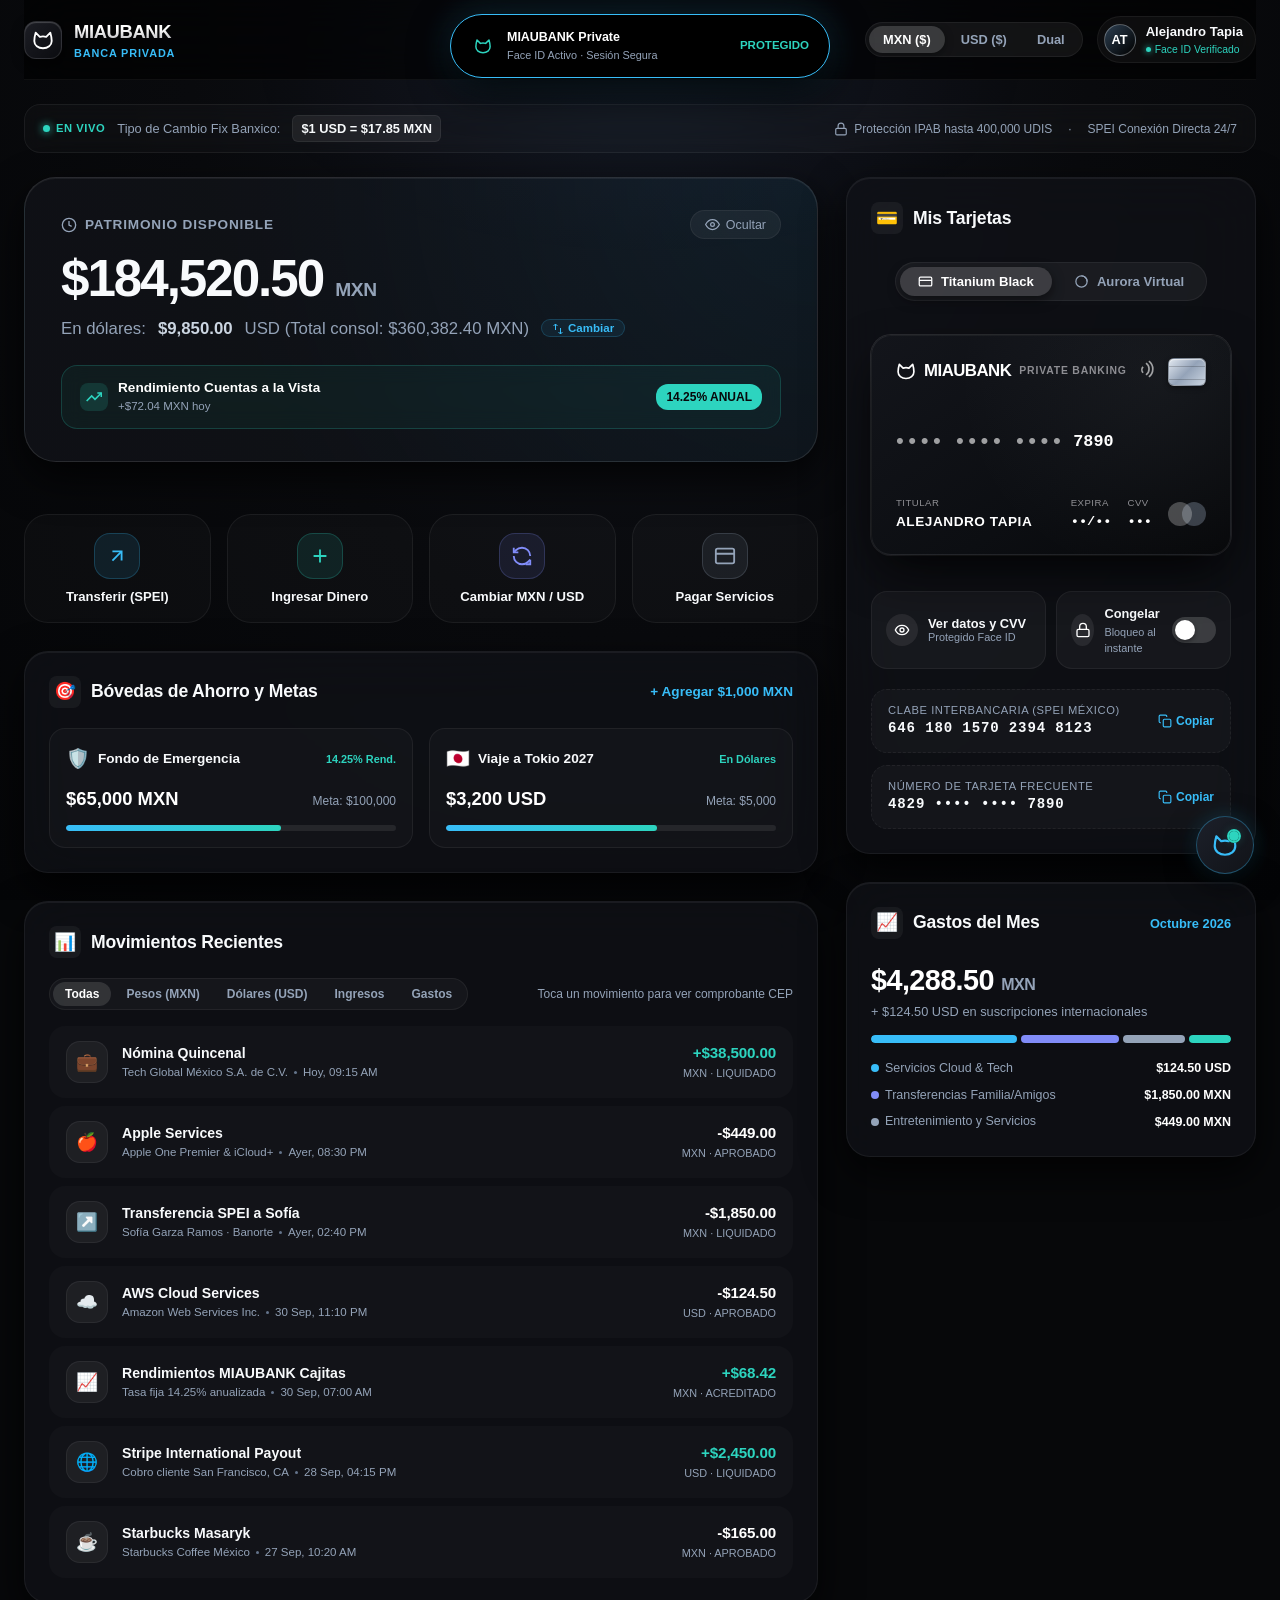
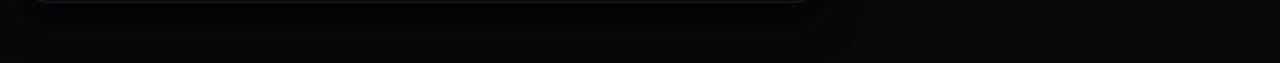
==== commit 7f356545: "Add files via upload" ====
--- a/web de banco/index.html
+++ b/web de banco/index.html
@@ -9,6 +9,7 @@
   <link rel="stylesheet" href="css/main.css">
   <link rel="stylesheet" href="css/cards.css">
   <link rel="stylesheet" href="css/components.css">
+  <link rel="stylesheet" href="css/chatbot.css">
 
   <link rel="icon" href="data:image/svg+xml,<svg xmlns='http://www.w3.org/2000/svg' viewBox='0 0 24 24' fill='none' stroke='%2338bdf8' stroke-width='2' stroke-linecap='round' stroke-linejoin='round'><path d='M4 4l4.5 4.5c1.1-.3 2.3-.5 3.5-.5s2.4.2 3.5.5L20 4c1.2 4 1.5 6.5 1.5 9 0 4.8-4.3 8-9.5 8S2.5 17.8 2.5 13c0-2.5.3-5 1.5-9z'/></svg>">
 </head>
@@ -800,10 +801,99 @@
     </div>
   </div>
 
+  <!-- ======================================================================
+       ASISTENTE VIRTUAL INTELIGENTE (MIAUBOT)
+       ====================================================================== -->
+
+  <!-- Botón Lanzador Flotante -->
+  <button type="button" class="chatbot-launcher" id="chatbotLauncher" onclick="MiauBot.toggleChat()" title="Hablar con MiauBot" aria-label="Abrir asistente de banco">
+    <div class="launcher-label-pill">¿Dudas? Habla con MiauBot</div>
+    <div class="launcher-icon-wrap">
+      <!-- Silueta de Cara de Gato / Asistente -->
+      <svg viewBox="0 0 24 24" fill="none" stroke="currentColor" stroke-width="2" stroke-linecap="round" stroke-linejoin="round">
+        <path d="M4 4l4.5 4.5c1.1-.3 2.3-.5 3.5-.5s2.4.2 3.5.5L20 4c1.2 4 1.5 6.5 1.5 9 0 4.8-4.3 8-9.5 8S2.5 17.8 2.5 13c0-2.5.3-5 1.5-9z"/>
+      </svg>
+      <div class="launcher-badge-pulse" title="En línea"></div>
+    </div>
+  </button>
+
+  <!-- Ventana de Chat Flotante -->
+  <div class="chatbot-window" id="chatbotWindow" role="dialog" aria-labelledby="chatBotTitle">
+    <!-- Header -->
+    <div class="chatbot-header">
+      <div class="chat-header-profile">
+        <div class="chat-bot-avatar">
+          <img src="img/mascot.png" alt="MiauBot Mascota Anime" class="mascot-avatar-img">
+        </div>
+        <div class="chat-header-info">
+          <div class="chat-header-title">
+            <span id="chatBotTitle">MiauBot</span>
+            <span class="chat-badge-verified">Mascota Oficial</span>
+          </div>
+          <div class="chat-header-status">
+            <span class="chat-status-dot"></span>
+            Asesor Bancario · En línea
+          </div>
+        </div>
+      </div>
+
+      <div class="chat-header-controls">
+        <button type="button" class="chat-header-btn" onclick="MiauBot.clearChat()" title="Reiniciar conversación">
+          <svg width="15" height="15" viewBox="0 0 24 24" fill="none" stroke="currentColor" stroke-width="2">
+            <path d="M3 12a9 9 0 1 0 9-9 9.75 9.75 0 0 0-6.74 2.74L3 8"/>
+            <path d="M3 3v5h5"/>
+          </svg>
+        </button>
+        <button type="button" class="chat-header-btn" onclick="MiauBot.toggleChat(false)" title="Cerrar chat">
+          <svg width="16" height="16" viewBox="0 0 24 24" fill="none" stroke="currentColor" stroke-width="2">
+            <line x1="18" y1="6" x2="6" y2="18"/>
+            <line x1="6" y1="6" x2="18" y2="18"/>
+          </svg>
+        </button>
+      </div>
+    </div>
+
+    <!-- Banner de Privacidad -->
+    <div class="chat-privacy-banner">
+      <svg viewBox="0 0 24 24" fill="none" stroke="currentColor" stroke-width="2">
+        <rect x="3" y="11" width="18" height="11" rx="2" ry="2"/>
+        <path d="M7 11V7a5 5 0 0 1 10 0v4"/>
+      </svg>
+      <span>Canal encriptado y seguro · Protegido por Face ID</span>
+    </div>
+
+    <!-- Lista de Mensajes -->
+    <div class="chatbot-messages" id="chatMessages">
+      <!-- Se inyecta dinámicamente -->
+    </div>
+
+    <!-- Sugerencias Rápidas -->
+    <div class="chat-suggestions-wrapper">
+      <span class="chat-suggestions-title">Preguntas frecuentes</span>
+      <div class="chat-suggestions-scroll" id="chatSuggestionsScroll">
+        <!-- Generado por chatbot.js -->
+      </div>
+    </div>
+
+    <!-- Input y Envío -->
+    <div class="chatbot-input-area">
+      <form class="chat-form" id="chatbotForm">
+        <input type="text" id="chatInput" class="chat-input-field" placeholder="Escribe una pregunta sobre el banco..." autocomplete="off">
+        <button type="submit" class="chat-send-btn" id="chatSendBtn" title="Enviar mensaje">
+          <svg viewBox="0 0 24 24" fill="none" stroke="currentColor" stroke-width="2.2" stroke-linecap="round" stroke-linejoin="round">
+            <line x1="22" y1="2" x2="11" y2="13"/>
+            <polygon points="22 2 15 22 11 13 2 9 22 2"/>
+          </svg>
+        </button>
+      </form>
+    </div>
+  </div>
+
   <!-- Scripts -->
   <script src="js/currency.js"></script>
   <script src="js/transactions.js"></script>
   <script src="js/card-security.js"></script>
   <script src="js/app.js"></script>
+  <script src="js/chatbot.js"></script>
 </body>
 </html>
--- a/web de banco/css/chatbot.css
+++ b/web de banco/css/chatbot.css
@@ -0,0 +1,705 @@
+/* ==========================================================================
+   MIAUBANK - CHATBOT (MIAUBOT) STYLES
+   Estilo Apple Matte Black, Glassmorphism, Respuestas Interactivas
+   ========================================================================== */
+
+/* Botón Lanzador Flotante */
+.chatbot-launcher {
+  position: fixed;
+  bottom: 26px;
+  right: 26px;
+  width: 58px;
+  height: 58px;
+  border-radius: 50%;
+  background: linear-gradient(135deg, #1c202a 0%, #111318 100%);
+  border: 1px solid rgba(56, 189, 248, 0.35);
+  box-shadow: 0 10px 30px rgba(0, 0, 0, 0.7), 0 0 20px var(--cool-cyan-glow);
+  cursor: pointer;
+  display: flex;
+  align-items: center;
+  justify-content: center;
+  z-index: 998;
+  transition: transform 0.3s var(--ease-apple), box-shadow 0.3s var(--ease-apple), border-color 0.3s ease;
+  color: #fff;
+  outline: none;
+}
+
+.chatbot-launcher:hover {
+  transform: scale(1.08) translateY(-2px);
+  border-color: var(--cool-cyan);
+  box-shadow: 0 14px 38px rgba(0, 0, 0, 0.8), 0 0 28px rgba(56, 189, 248, 0.4);
+}
+
+.chatbot-launcher:active {
+  transform: scale(0.95);
+}
+
+.launcher-icon-wrap {
+  position: relative;
+  width: 28px;
+  height: 28px;
+  display: flex;
+  align-items: center;
+  justify-content: center;
+}
+
+.launcher-icon-wrap svg {
+  width: 26px;
+  height: 26px;
+  stroke: var(--cool-cyan);
+  transition: transform 0.3s ease;
+}
+
+.chatbot-launcher.active .launcher-icon-wrap svg {
+  transform: rotate(90deg);
+}
+
+/* Indicador Pulsante "En Línea" */
+.launcher-badge-pulse {
+  position: absolute;
+  top: -2px;
+  right: -2px;
+  width: 14px;
+  height: 14px;
+  border-radius: 50%;
+  background: var(--cool-teal);
+  border: 2px solid #07080a;
+  box-shadow: 0 0 10px var(--cool-teal-glow);
+}
+
+.launcher-badge-pulse::after {
+  content: "";
+  position: absolute;
+  top: -2px;
+  left: -2px;
+  right: -2px;
+  bottom: -2px;
+  border-radius: 50%;
+  border: 2px solid var(--cool-teal);
+  animation: pulse-ring 2s cubic-bezier(0.215, 0.61, 0.355, 1) infinite;
+}
+
+@keyframes pulse-ring {
+  0% { transform: scale(0.8); opacity: 0.8; }
+  70% { transform: scale(2); opacity: 0; }
+  100% { transform: scale(2.2); opacity: 0; }
+}
+
+/* Etiqueta flotante informativa junto al botón */
+.launcher-label-pill {
+  position: absolute;
+  right: 70px;
+  background: rgba(17, 19, 26, 0.95);
+  backdrop-filter: blur(12px);
+  -webkit-backdrop-filter: blur(12px);
+  border: 1px solid var(--border-medium);
+  padding: 6px 14px;
+  border-radius: var(--radius-pill);
+  font-size: 0.78rem;
+  font-weight: 600;
+  color: var(--cool-frost);
+  white-space: nowrap;
+  box-shadow: var(--shadow-subtle);
+  pointer-events: none;
+  opacity: 0;
+  transform: translateX(10px);
+  transition: opacity 0.3s ease, transform 0.3s ease;
+}
+
+.chatbot-launcher:hover .launcher-label-pill {
+  opacity: 1;
+  transform: translateX(0);
+}
+
+/* ==========================================================================
+   VENTANA DEL CHATBOT
+   ========================================================================== */
+
+.chatbot-window {
+  position: fixed;
+  bottom: 96px;
+  right: 26px;
+  width: 390px;
+  max-width: calc(100vw - 32px);
+  height: 580px;
+  max-height: calc(100vh - 120px);
+  background: rgba(13, 15, 20, 0.92);
+  backdrop-filter: blur(30px) saturate(180%);
+  -webkit-backdrop-filter: blur(30px) saturate(180%);
+  border: 1px solid rgba(255, 255, 255, 0.1);
+  border-radius: var(--radius-lg);
+  box-shadow: 0 24px 60px rgba(0, 0, 0, 0.85), 0 0 40px rgba(56, 189, 248, 0.08), 0 1px 0 rgba(255, 255, 255, 0.08) inset;
+  display: flex;
+  flex-direction: column;
+  overflow: hidden;
+  z-index: 999;
+  opacity: 0;
+  visibility: hidden;
+  transform: translateY(20px) scale(0.96);
+  transform-origin: bottom right;
+  transition: opacity 0.35s var(--ease-apple), transform 0.35s var(--ease-apple), visibility 0.35s;
+}
+
+.chatbot-window.open {
+  opacity: 1;
+  visibility: visible;
+  transform: translateY(0) scale(1);
+}
+
+/* Cabecera del Chat */
+.chatbot-header {
+  padding: 16px 18px;
+  background: rgba(17, 19, 26, 0.85);
+  border-bottom: 1px solid var(--border-subtle);
+  display: flex;
+  align-items: center;
+  justify-content: space-between;
+  gap: 12px;
+  position: relative;
+}
+
+.chat-header-profile {
+  display: flex;
+  align-items: center;
+  gap: 12px;
+}
+
+.chat-bot-avatar {
+  width: 42px;
+  height: 42px;
+  border-radius: 50%;
+  background: linear-gradient(135deg, rgba(56, 189, 248, 0.25), rgba(129, 140, 248, 0.25));
+  border: 1.5px solid var(--cool-cyan);
+  display: flex;
+  align-items: center;
+  justify-content: center;
+  color: var(--cool-cyan);
+  box-shadow: 0 0 16px var(--cool-cyan-glow);
+  flex-shrink: 0;
+  overflow: hidden;
+}
+
+.mascot-avatar-img {
+  width: 100%;
+  height: 100%;
+  object-fit: cover;
+  border-radius: 50%;
+}
+
+.chat-bot-avatar svg {
+  width: 22px;
+  height: 22px;
+}
+
+.chat-header-info {
+  display: flex;
+  flex-direction: column;
+}
+
+.chat-header-title {
+  font-size: 0.95rem;
+  font-weight: 700;
+  color: #fff;
+  letter-spacing: -0.01em;
+  display: flex;
+  align-items: center;
+  gap: 6px;
+}
+
+.chat-badge-verified {
+  font-size: 0.65rem;
+  padding: 2px 7px;
+  border-radius: var(--radius-pill);
+  background: rgba(45, 212, 191, 0.15);
+  color: var(--cool-teal);
+  border: 1px solid rgba(45, 212, 191, 0.3);
+  font-weight: 700;
+  text-transform: uppercase;
+  letter-spacing: 0.05em;
+}
+
+.chat-header-status {
+  font-size: 0.74rem;
+  color: var(--text-secondary);
+  display: flex;
+  align-items: center;
+  gap: 6px;
+  margin-top: 1px;
+}
+
+.chat-status-dot {
+  width: 6px;
+  height: 6px;
+  border-radius: 50%;
+  background: var(--cool-teal);
+}
+
+.chat-header-controls {
+  display: flex;
+  align-items: center;
+  gap: 6px;
+}
+
+.chat-header-btn {
+  background: transparent;
+  border: none;
+  color: var(--text-secondary);
+  width: 32px;
+  height: 32px;
+  border-radius: 50%;
+  display: flex;
+  align-items: center;
+  justify-content: center;
+  cursor: pointer;
+  transition: all 0.2s ease;
+}
+
+.chat-header-btn:hover {
+  background: rgba(255, 255, 255, 0.08);
+  color: #fff;
+}
+
+/* Banner de Información de Privacidad */
+.chat-privacy-banner {
+  padding: 8px 16px;
+  background: rgba(56, 189, 248, 0.05);
+  border-bottom: 1px solid rgba(56, 189, 248, 0.12);
+  display: flex;
+  align-items: center;
+  gap: 8px;
+  font-size: 0.72rem;
+  color: var(--cool-frost);
+}
+
+.chat-privacy-banner svg {
+  width: 14px;
+  height: 14px;
+  stroke: var(--cool-cyan);
+  flex-shrink: 0;
+}
+
+/* Contenedor de Mensajes (Scroll) */
+.chatbot-messages {
+  flex: 1;
+  padding: 16px;
+  overflow-y: auto;
+  display: flex;
+  flex-direction: column;
+  gap: 14px;
+  scroll-behavior: smooth;
+}
+
+.chatbot-messages::-webkit-scrollbar {
+  width: 5px;
+}
+
+.chatbot-messages::-webkit-scrollbar-track {
+  background: transparent;
+}
+
+.chatbot-messages::-webkit-scrollbar-thumb {
+  background: rgba(255, 255, 255, 0.12);
+  border-radius: 10px;
+}
+
+.chatbot-messages::-webkit-scrollbar-thumb:hover {
+  background: rgba(255, 255, 255, 0.25);
+}
+
+/* Mensajes Individuales */
+.chat-msg {
+  display: flex;
+  flex-direction: column;
+  max-width: 86%;
+  animation: msg-fade-in 0.25s var(--ease-apple) forwards;
+}
+
+@keyframes msg-fade-in {
+  from {
+    opacity: 0;
+    transform: translateY(8px) scale(0.98);
+  }
+  to {
+    opacity: 1;
+    transform: translateY(0) scale(1);
+  }
+}
+
+.chat-msg.bot {
+  align-self: flex-start;
+}
+
+.chat-msg.user {
+  align-self: flex-end;
+}
+
+/* Fila de Mensaje con Avatar */
+.chat-msg-row {
+  display: flex;
+  gap: 8px;
+  align-items: flex-start;
+}
+
+.chat-msg.user .chat-msg-row {
+  justify-content: flex-end;
+}
+
+.chat-msg-mascot-avatar {
+  width: 28px;
+  height: 28px;
+  border-radius: 50%;
+  overflow: hidden;
+  border: 1px solid var(--cool-cyan);
+  flex-shrink: 0;
+  box-shadow: 0 0 8px var(--cool-cyan-glow);
+  margin-top: 2px;
+  background: #0f1117;
+}
+
+.mascot-img-thumb {
+  width: 100%;
+  height: 100%;
+  object-fit: cover;
+  display: block;
+}
+
+/* Tarjeta de Bienvenida con Mascota Anime */
+.chat-mascot-welcome-card {
+  background: linear-gradient(135deg, rgba(28, 32, 42, 0.75) 0%, rgba(17, 19, 24, 0.85) 100%);
+  border: 1px solid rgba(56, 189, 248, 0.25);
+  border-radius: 14px;
+  padding: 12px;
+  margin-bottom: 2px;
+  box-shadow: 0 6px 18px rgba(0, 0, 0, 0.4);
+}
+
+.mascot-badge-banner {
+  display: flex;
+  align-items: center;
+  gap: 12px;
+}
+
+.mascot-full-preview {
+  width: 60px;
+  height: 60px;
+  border-radius: 12px;
+  object-fit: cover;
+  border: 1.5px solid var(--cool-cyan);
+  box-shadow: 0 0 14px var(--cool-cyan-glow);
+  flex-shrink: 0;
+}
+
+.mascot-welcome-text {
+  display: flex;
+  flex-direction: column;
+  gap: 2px;
+}
+
+.mascot-name-tag {
+  font-size: 0.92rem;
+  font-weight: 700;
+  color: #fff;
+  letter-spacing: -0.01em;
+}
+
+.mascot-motto {
+  font-size: 0.72rem;
+  color: var(--cool-cyan);
+  font-weight: 600;
+  text-transform: uppercase;
+  letter-spacing: 0.04em;
+}
+
+/* Fila de animación de tipeo con avatar */
+.chat-typing-row {
+  display: flex;
+  align-items: center;
+  gap: 8px;
+  align-self: flex-start;
+  margin-bottom: 4px;
+}
+
+.chat-bubble {
+  padding: 12px 15px;
+  border-radius: 16px;
+  font-size: 0.86rem;
+  line-height: 1.45;
+  word-break: break-word;
+  position: relative;
+}
+
+.chat-msg.bot .chat-bubble {
+  background: rgba(22, 25, 32, 0.9);
+  border: 1px solid var(--border-medium);
+  color: var(--text-primary);
+  border-top-left-radius: 4px;
+  box-shadow: 0 4px 15px rgba(0, 0, 0, 0.35);
+}
+
+.chat-msg.user .chat-bubble {
+  background: linear-gradient(135deg, rgba(56, 189, 248, 0.28) 0%, rgba(129, 140, 248, 0.22) 100%);
+  border: 1px solid rgba(56, 189, 248, 0.4);
+  color: #fff;
+  border-top-right-radius: 4px;
+  box-shadow: 0 4px 15px rgba(0, 0, 0, 0.4);
+}
+
+.chat-bubble strong {
+  color: #fff;
+  font-weight: 700;
+}
+
+.chat-bubble ul {
+  margin: 6px 0 6px 18px;
+  padding: 0;
+}
+
+.chat-bubble li {
+  margin-bottom: 4px;
+}
+
+.chat-time {
+  font-size: 0.68rem;
+  color: var(--text-tertiary);
+  margin-top: 4px;
+  padding: 0 4px;
+}
+
+.chat-msg.user .chat-time {
+  text-align: right;
+}
+
+/* Botones de Acción en Respuestas del Bot */
+.chat-action-btn-group {
+  display: flex;
+  flex-direction: column;
+  gap: 6px;
+  margin-top: 10px;
+}
+
+.chat-action-btn {
+  background: rgba(56, 189, 248, 0.12);
+  border: 1px solid rgba(56, 189, 248, 0.3);
+  color: var(--cool-cyan);
+  padding: 8px 12px;
+  border-radius: var(--radius-sm);
+  font-size: 0.78rem;
+  font-weight: 600;
+  cursor: pointer;
+  display: inline-flex;
+  align-items: center;
+  justify-content: space-between;
+  gap: 8px;
+  transition: all 0.2s ease;
+  text-align: left;
+}
+
+.chat-action-btn:hover {
+  background: rgba(56, 189, 248, 0.22);
+  border-color: var(--cool-cyan);
+  transform: translateY(-1px);
+  color: #fff;
+  box-shadow: 0 0 12px var(--cool-cyan-glow);
+}
+
+.chat-action-btn svg {
+  width: 14px;
+  height: 14px;
+  stroke: currentColor;
+  flex-shrink: 0;
+}
+
+/* Indicador de "Escribiendo..." (Typing Dots) */
+.chat-typing-indicator {
+  display: flex;
+  align-items: center;
+  gap: 5px;
+  padding: 12px 16px;
+  background: rgba(22, 25, 32, 0.8);
+  border: 1px solid var(--border-subtle);
+  border-radius: 16px;
+  border-top-left-radius: 4px;
+  width: fit-content;
+  align-self: flex-start;
+}
+
+.typing-dot {
+  width: 6px;
+  height: 6px;
+  border-radius: 50%;
+  background: var(--cool-cyan);
+  opacity: 0.4;
+  animation: typing-blink 1.4s infinite ease-in-out;
+}
+
+.typing-dot:nth-child(1) { animation-delay: 0s; }
+.typing-dot:nth-child(2) { animation-delay: 0.2s; }
+.typing-dot:nth-child(3) { animation-delay: 0.4s; }
+
+@keyframes typing-blink {
+  0%, 80%, 100% {
+    opacity: 0.3;
+    transform: scale(0.8);
+  }
+  40% {
+    opacity: 1;
+    transform: scale(1.15);
+  }
+}
+
+/* Barra de Sugerencias Rápidas (Chips) */
+.chat-suggestions-wrapper {
+  padding: 8px 14px 10px 14px;
+  border-top: 1px solid rgba(255, 255, 255, 0.05);
+  background: rgba(15, 17, 23, 0.6);
+  display: flex;
+  flex-direction: column;
+  gap: 6px;
+}
+
+.chat-suggestions-title {
+  font-size: 0.7rem;
+  color: var(--text-tertiary);
+  font-weight: 600;
+  text-transform: uppercase;
+  letter-spacing: 0.05em;
+  padding-left: 2px;
+}
+
+.chat-suggestions-scroll {
+  display: flex;
+  gap: 6px;
+  overflow-x: auto;
+  padding-bottom: 4px;
+  scrollbar-width: none;
+}
+
+.chat-suggestions-scroll::-webkit-scrollbar {
+  display: none;
+}
+
+.chat-suggestion-chip {
+  background: rgba(255, 255, 255, 0.05);
+  border: 1px solid var(--border-medium);
+  color: var(--cool-frost);
+  padding: 6px 12px;
+  border-radius: var(--radius-pill);
+  font-size: 0.74rem;
+  font-weight: 500;
+  white-space: nowrap;
+  cursor: pointer;
+  transition: all 0.2s ease;
+  flex-shrink: 0;
+}
+
+.chat-suggestion-chip:hover {
+  background: rgba(56, 189, 248, 0.12);
+  border-color: rgba(56, 189, 248, 0.4);
+  color: var(--cool-cyan);
+  transform: translateY(-1px);
+}
+
+/* Área de Input y Envío */
+.chatbot-input-area {
+  padding: 12px 14px;
+  background: rgba(17, 19, 26, 0.95);
+  border-top: 1px solid var(--border-subtle);
+}
+
+.chat-form {
+  display: flex;
+  align-items: center;
+  gap: 8px;
+  background: rgba(255, 255, 255, 0.04);
+  border: 1px solid var(--border-medium);
+  border-radius: var(--radius-pill);
+  padding: 4px 6px 4px 14px;
+  transition: border-color 0.2s ease, box-shadow 0.2s ease;
+}
+
+.chat-form:focus-within {
+  border-color: var(--cool-cyan);
+  box-shadow: 0 0 14px var(--cool-cyan-glow);
+  background: rgba(255, 255, 255, 0.06);
+}
+
+.chat-input-field {
+  flex: 1;
+  background: transparent;
+  border: none;
+  outline: none;
+  color: #fff;
+  font-size: 0.85rem;
+  font-family: inherit;
+}
+
+.chat-input-field::placeholder {
+  color: var(--text-tertiary);
+}
+
+.chat-send-btn {
+  width: 34px;
+  height: 34px;
+  border-radius: 50%;
+  background: var(--cool-cyan);
+  border: none;
+  color: #07080a;
+  display: flex;
+  align-items: center;
+  justify-content: center;
+  cursor: pointer;
+  transition: all 0.2s ease;
+  flex-shrink: 0;
+}
+
+.chat-send-btn:hover {
+  background: #7dd3fc;
+  transform: scale(1.05);
+}
+
+.chat-send-btn:active {
+  transform: scale(0.95);
+}
+
+.chat-send-btn:disabled {
+  opacity: 0.4;
+  cursor: not-allowed;
+  transform: none;
+}
+
+.chat-send-btn svg {
+  width: 16px;
+  height: 16px;
+  stroke: #07080a;
+  margin-left: 2px;
+}
+
+/* ==========================================================================
+   RESPONSIVIDAD MÓVIL
+   ========================================================================== */
+
+@media (max-width: 480px) {
+  .chatbot-launcher {
+    bottom: 18px;
+    right: 18px;
+    width: 52px;
+    height: 52px;
+  }
+
+  .launcher-label-pill {
+    display: none;
+  }
+
+  .chatbot-window {
+    bottom: 0;
+    right: 0;
+    left: 0;
+    width: 100vw;
+    max-width: 100vw;
+    height: 82vh;
+    max-height: 82vh;
+    border-radius: var(--radius-xl) var(--radius-xl) 0 0;
+    border-bottom: none;
+    transform-origin: bottom center;
+  }
+}
